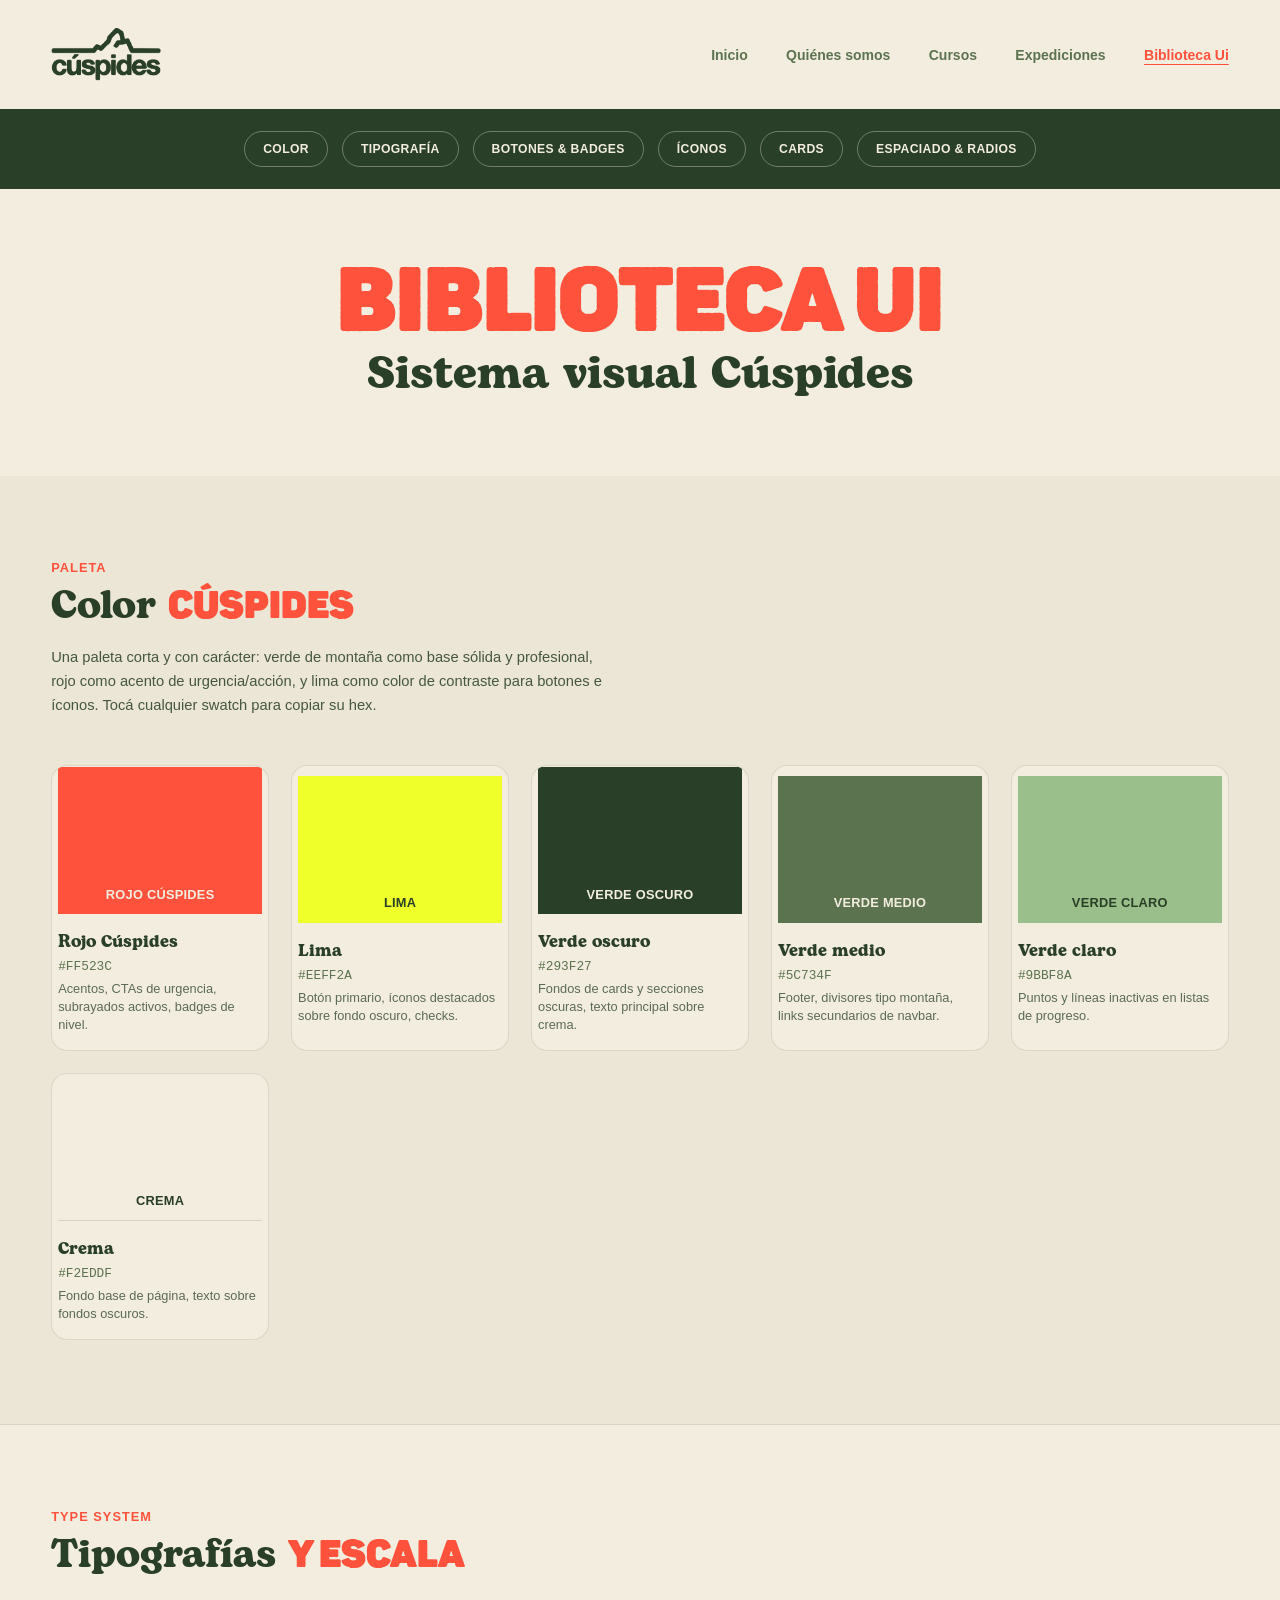
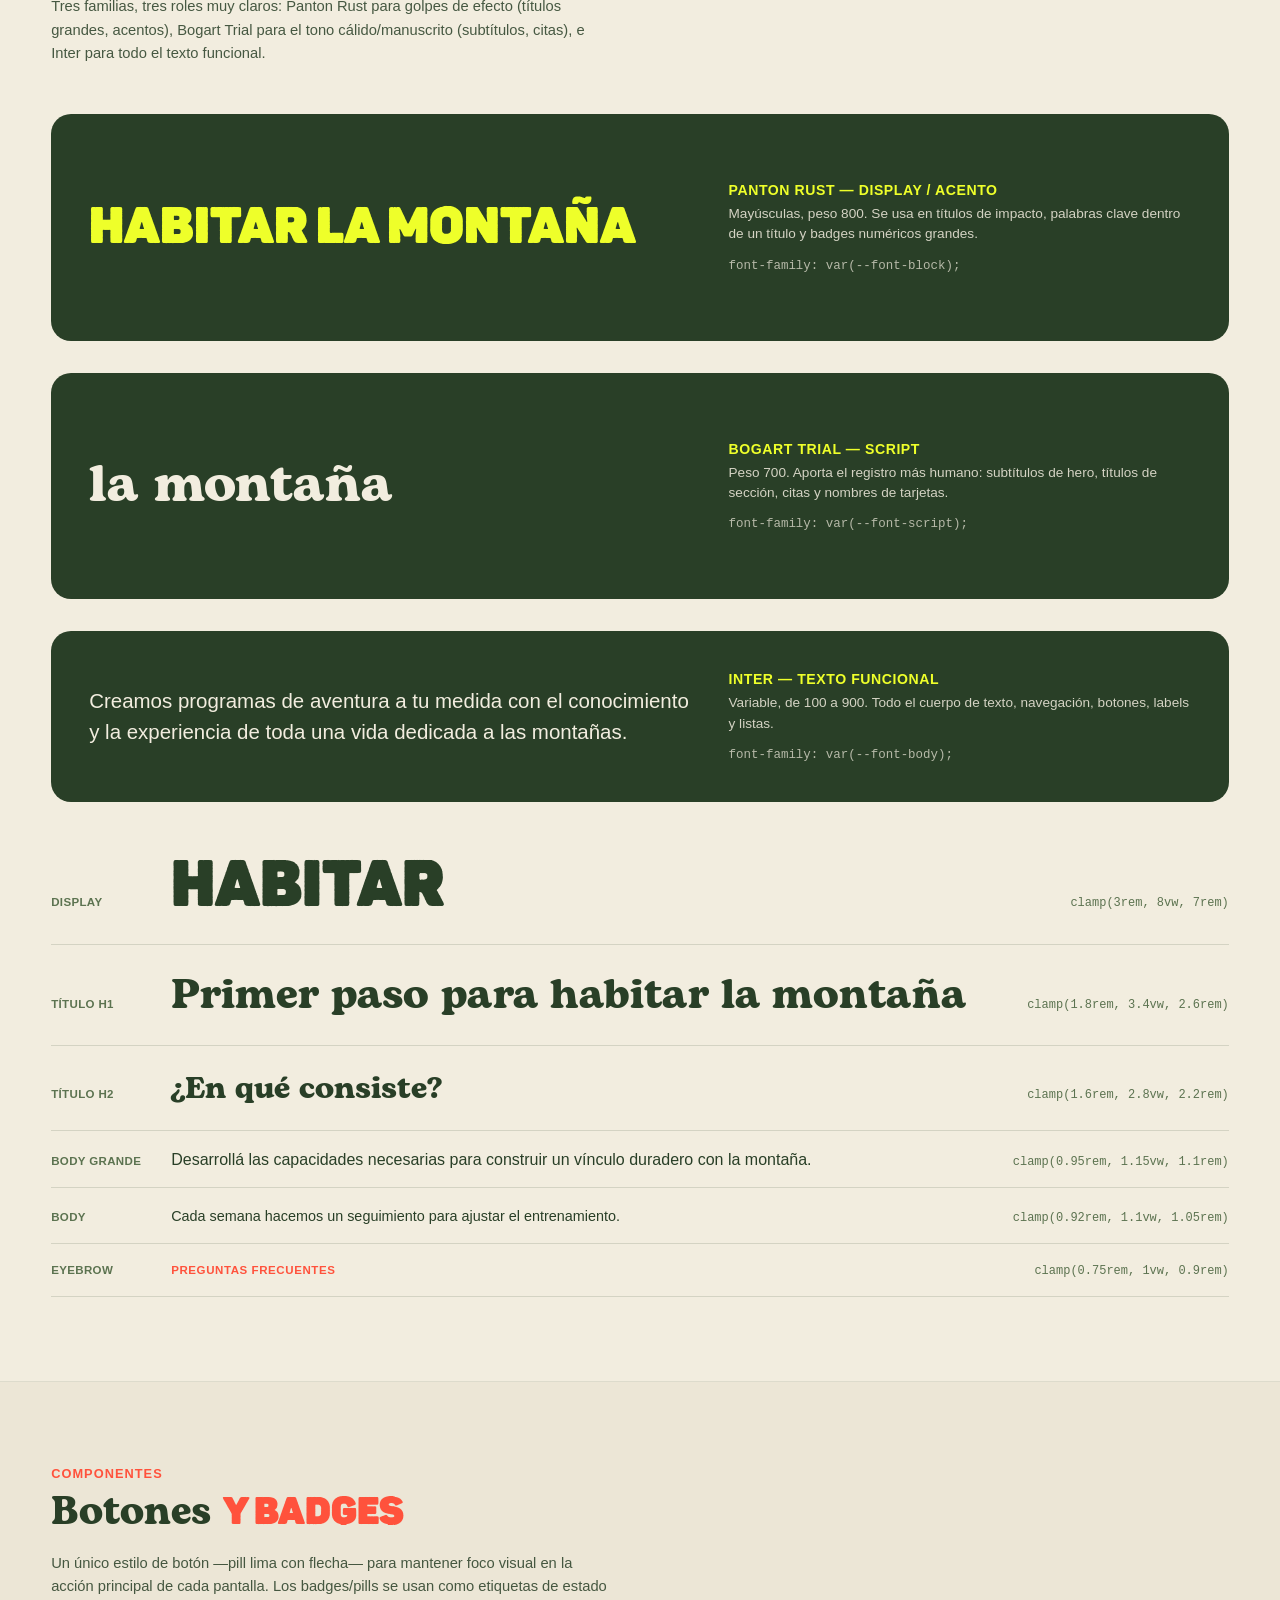
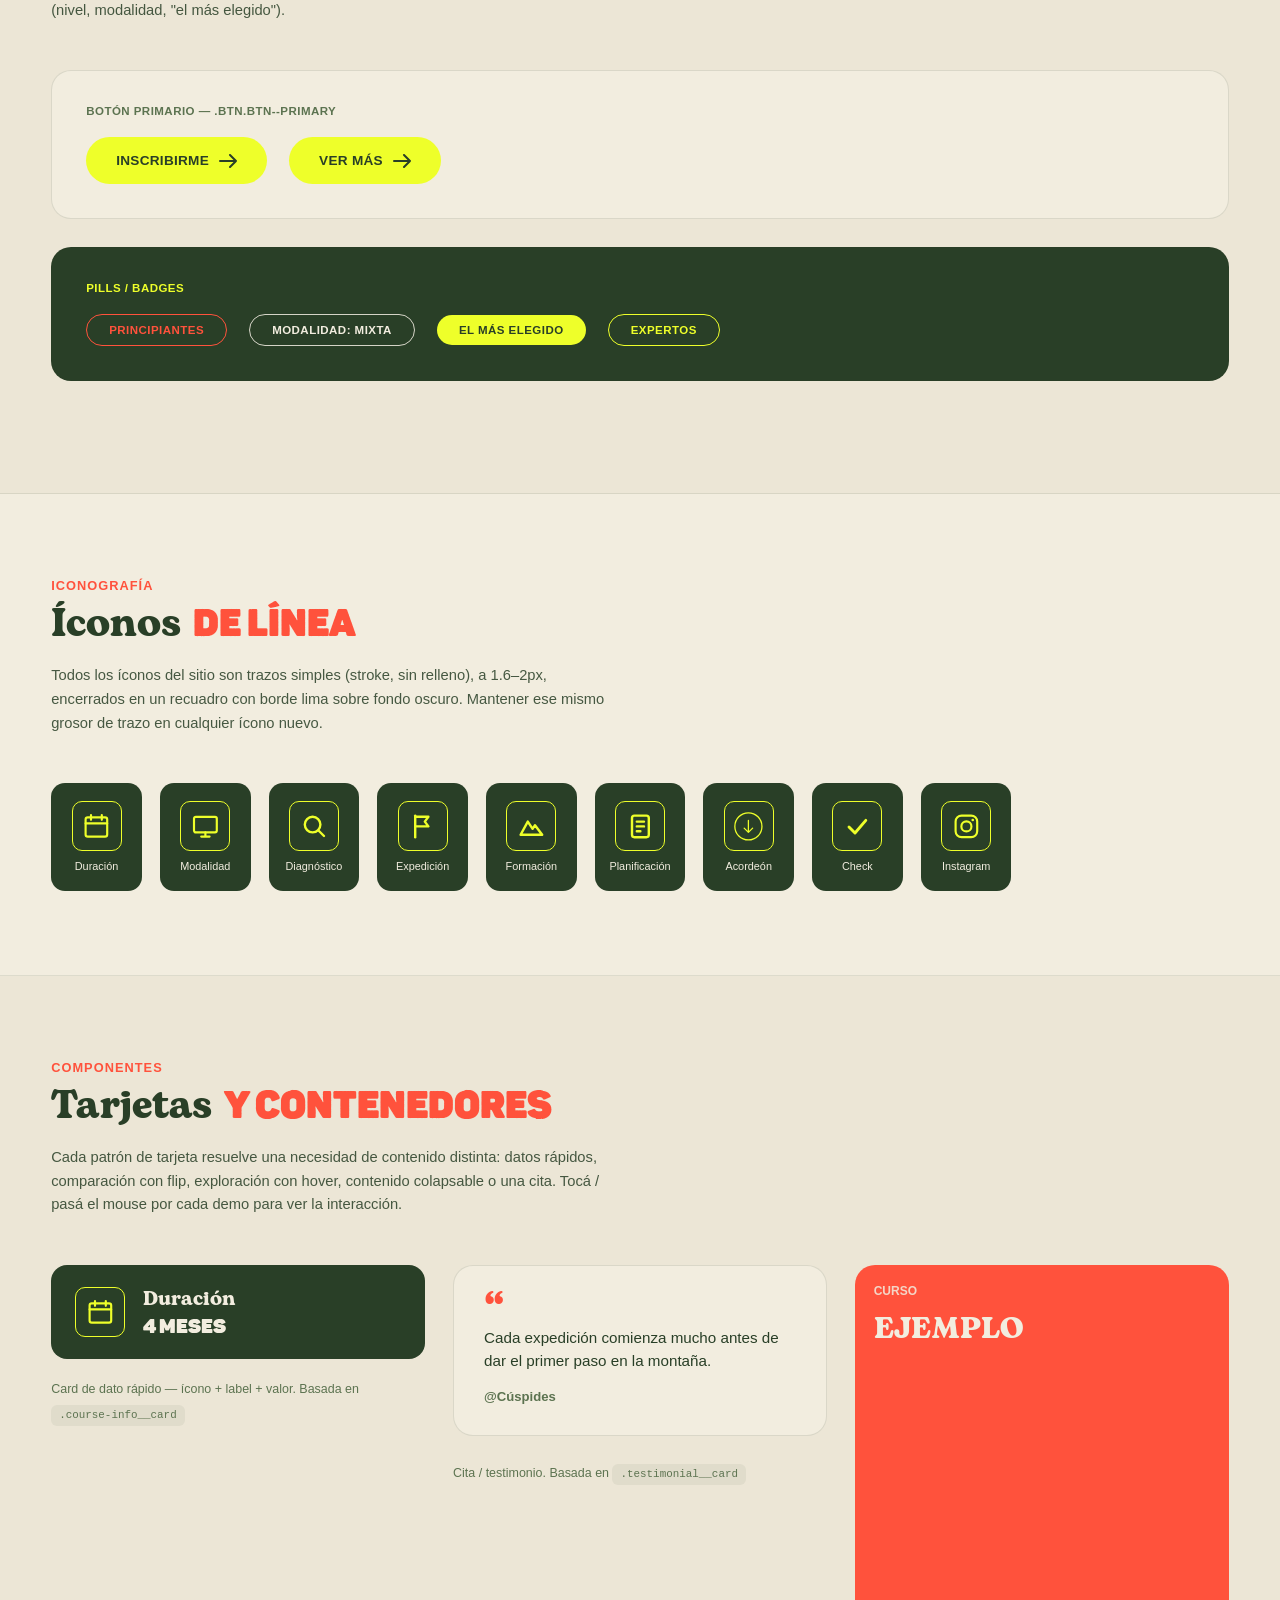
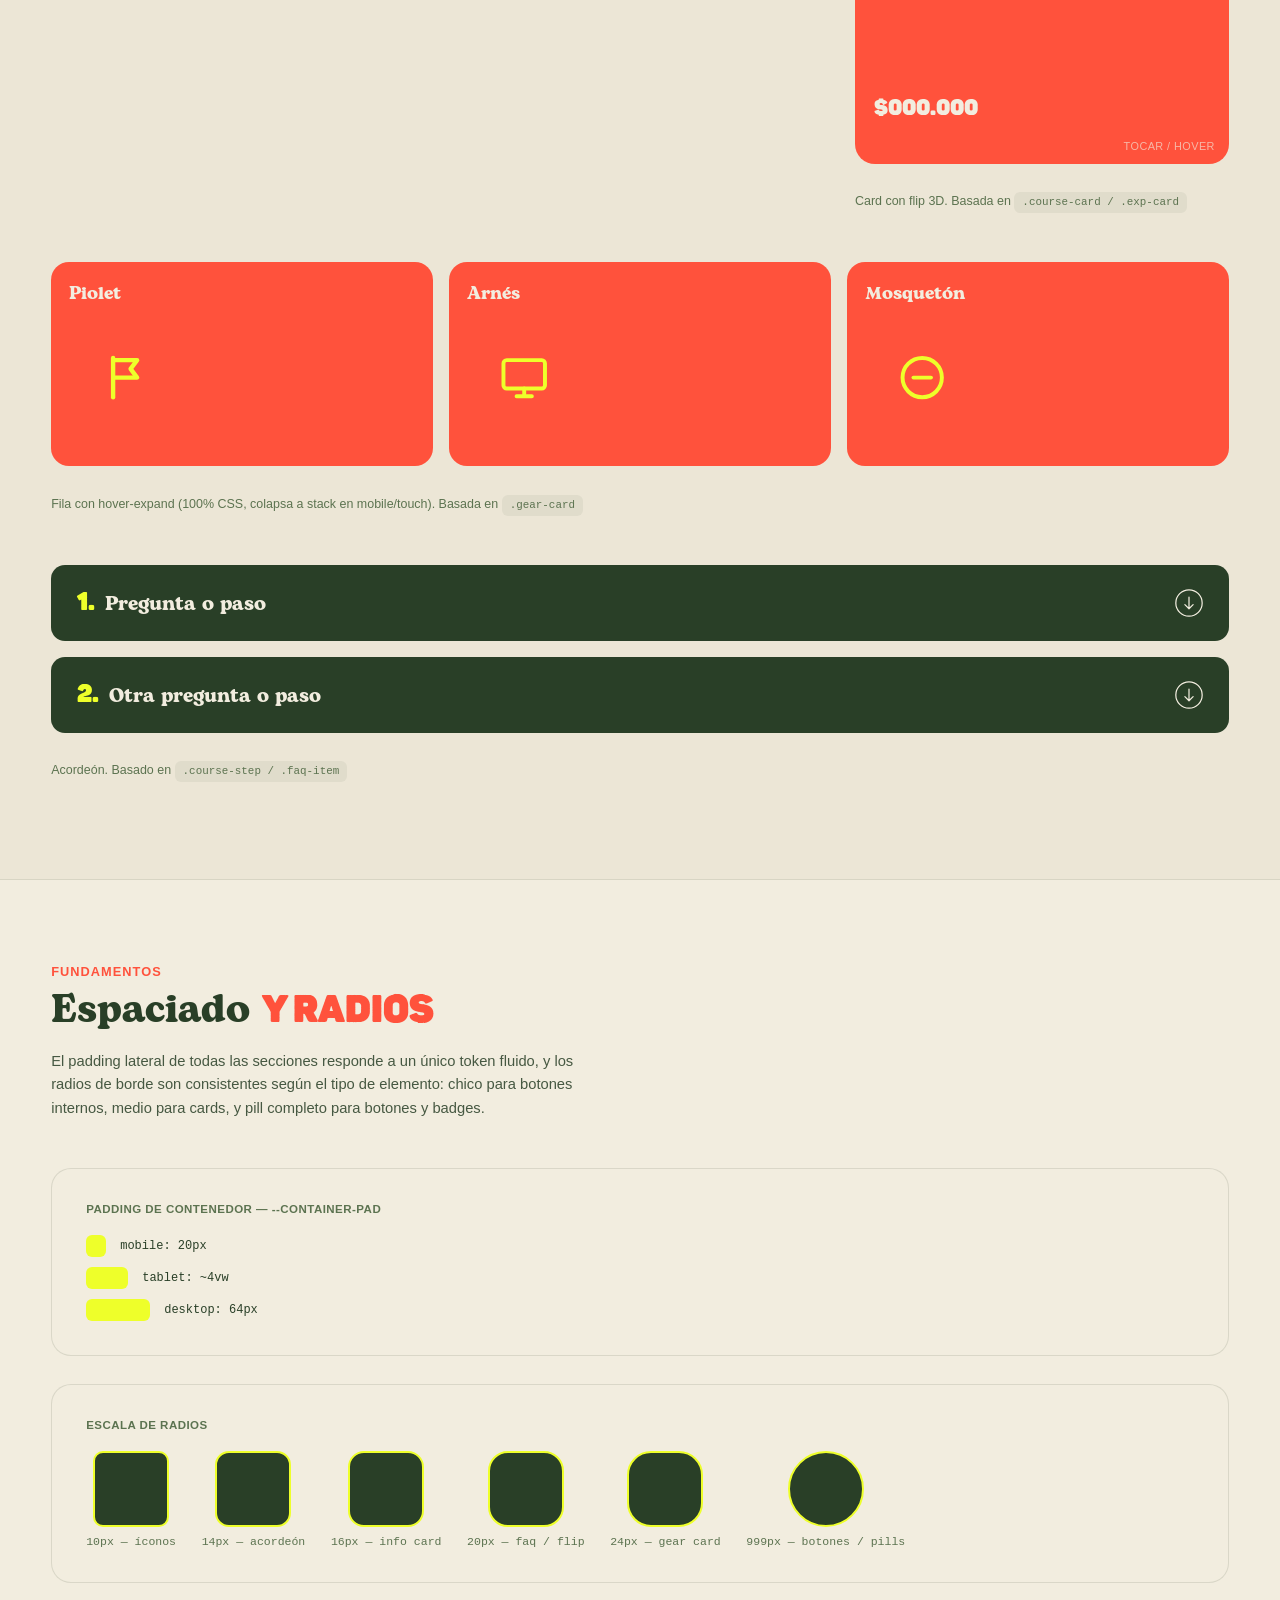
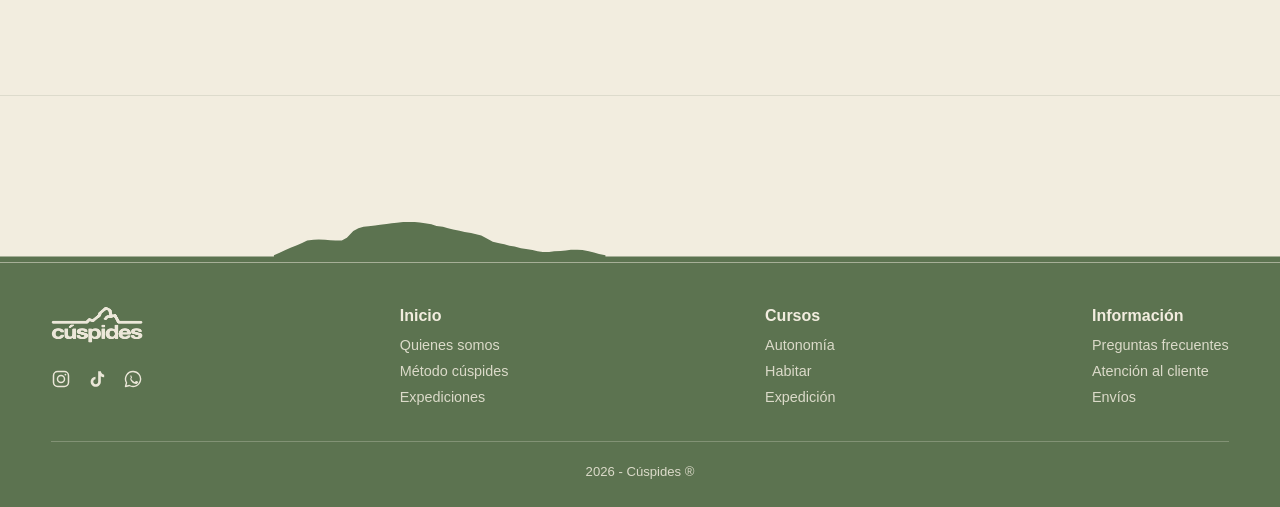
==== biblioteca.html @ 044bf472 "entrega3" ====
<!DOCTYPE html>
<html lang="es">
<head>
<meta charset="UTF-8">
<meta name="viewport" content="width=device-width, initial-scale=1.0">
<title>Biblioteca UI — Cúspides</title>
<link rel="stylesheet" href="biblioteca.css">
</head>
<body>

<!-- ============================================
     HEADER — nav idéntico al del resto del sitio.
     ============================================ -->
<header class="navbar">
  <a href="index.html" class="navbar__logo" aria-label="Cúspides - Inicio">
    <img src="assets/img/logo1_3.png" alt="Cúspides">
  </a>
  <nav class="navbar__nav">
    <ul class="navbar__list">
      <li class="navbar__item"><a href="index.html" class="navbar__link">Inicio</a></li>
      <li class="navbar__item"><a href="index.html#quienes-somos" class="navbar__link">Quiénes somos</a></li>
      <li class="navbar__item"><a href="index.html#cursos" class="navbar__link">Cursos</a></li>
      <li class="navbar__item"><a href="index.html#experiencias" class="navbar__link">Expediciones</a></li>
      <li class="navbar__item"><a href="biblioteca.html" class="navbar__link navbar__link--active">Biblioteca Ui</a></li>
    </ul>
  </nav>
</header>

<!-- ============================================
     ÍNDICE — barra verde oscuro, justo debajo del nav.
     ============================================ -->
<nav class="lib-toc" aria-label="Secciones de la biblioteca">
  <ul class="lib-toc__list">
    <li><a href="#lib-colores" class="lib-toc__link">Color</a></li>
    <li><a href="#lib-tipografia" class="lib-toc__link">Tipografía</a></li>
    <li><a href="#lib-botones" class="lib-toc__link">Botones &amp; badges</a></li>
    <li><a href="#lib-iconos" class="lib-toc__link">Íconos</a></li>
    <li><a href="#lib-cards" class="lib-toc__link">Cards</a></li>
    <li><a href="#lib-espaciado" class="lib-toc__link">Espaciado &amp; radios</a></li>
  </ul>
</nav>

<!-- ============================================
     LIB HERO
     ============================================ -->
<section class="lib-hero">
  <h1 class="lib-hero__title">
    <span class="lib-hero__title-block">BiBLiOTECA UI</span>
    <span class="lib-hero__title-script">Sistema visual Cúspides</span>
  </h1>
  
</section>

<!-- ============================================
     COLOR PALETTE
     ============================================ -->
<section class="lib-section" id="lib-colores">
  <div class="lib-section__inner">
    <p class="lib-section__eyebrow">Paleta</p>
    <h2 class="lib-section__title">Color <span class="lib-section__title-accent">CÚSPIDES</span></h2>
    <p class="lib-section__desc">
      Una paleta corta y con carácter: verde de montaña como base sólida y
      profesional, rojo como acento de urgencia/acción, y lima como color de
      contraste para botones e íconos. Tocá cualquier swatch para copiar su hex.
    </p>

    <div class="lib-colors" id="colorGrid">
      <button type="button" class="lib-swatch" data-hex="#FF523C">
        <span class="lib-swatch__block" style="background:#FF523C;">
          <span class="lib-swatch__ref" style="color:#f2eddf;">Rojo Cúspides</span>
          <span class="lib-swatch__copy-flag">Copiado!</span>
        </span>
        <span class="lib-swatch__info">
          <p class="lib-swatch__name">Rojo Cúspides</p>
          <p class="lib-swatch__hex">#FF523C</p>
          <p class="lib-swatch__use">Acentos, CTAs de urgencia, subrayados activos, badges de nivel.</p>
        </span>
      </button>

      <button type="button" class="lib-swatch" data-hex="#EEFF2A">
        <span class="lib-swatch__block" style="background:#EEFF2A;">
          <span class="lib-swatch__ref" style="color:#293f27;">Lima</span>
          <span class="lib-swatch__copy-flag">Copiado!</span>
        </span>
        <span class="lib-swatch__info">
          <p class="lib-swatch__name">Lima</p>
          <p class="lib-swatch__hex">#EEFF2A</p>
          <p class="lib-swatch__use">Botón primario, íconos destacados sobre fondo oscuro, checks.</p>
        </span>
      </button>

      <button type="button" class="lib-swatch" data-hex="#293F27">
        <span class="lib-swatch__block" style="background:#293F27;">
          <span class="lib-swatch__ref" style="color:#f2eddf;">Verde oscuro</span>
          <span class="lib-swatch__copy-flag">Copiado!</span>
        </span>
        <span class="lib-swatch__info">
          <p class="lib-swatch__name">Verde oscuro</p>
          <p class="lib-swatch__hex">#293F27</p>
          <p class="lib-swatch__use">Fondos de cards y secciones oscuras, texto principal sobre crema.</p>
        </span>
      </button>

      <button type="button" class="lib-swatch" data-hex="#5C734F">
        <span class="lib-swatch__block" style="background:#5C734F;">
          <span class="lib-swatch__ref" style="color:#f2eddf;">Verde medio</span>
          <span class="lib-swatch__copy-flag">Copiado!</span>
        </span>
        <span class="lib-swatch__info">
          <p class="lib-swatch__name">Verde medio</p>
          <p class="lib-swatch__hex">#5C734F</p>
          <p class="lib-swatch__use">Footer, divisores tipo montaña, links secundarios de navbar.</p>
        </span>
      </button>

      <button type="button" class="lib-swatch" data-hex="#9BBF8A">
        <span class="lib-swatch__block" style="background:#9BBF8A;">
          <span class="lib-swatch__ref" style="color:#293f27;">Verde claro</span>
          <span class="lib-swatch__copy-flag">Copiado!</span>
        </span>
        <span class="lib-swatch__info">
          <p class="lib-swatch__name">Verde claro</p>
          <p class="lib-swatch__hex">#9BBF8A</p>
          <p class="lib-swatch__use">Puntos y líneas inactivas en listas de progreso.</p>
        </span>
      </button>

      <button type="button" class="lib-swatch" data-hex="#F2EDDF">
        <span class="lib-swatch__block lib-swatch__block--outline" style="background:#F2EDDF;">
          <span class="lib-swatch__ref" style="color:#293f27;">Crema</span>
          <span class="lib-swatch__copy-flag">Copiado!</span>
        </span>
        <span class="lib-swatch__info">
          <p class="lib-swatch__name">Crema</p>
          <p class="lib-swatch__hex">#F2EDDF</p>
          <p class="lib-swatch__use">Fondo base de página, texto sobre fondos oscuros.</p>
        </span>
      </button>
    </div>
  </div>
</section>

<!-- ============================================
     TIPOGRAFÍA
     ============================================ -->
<section class="lib-section" id="lib-tipografia">
  <div class="lib-section__inner">
    <p class="lib-section__eyebrow">Type system</p>
    <h2 class="lib-section__title">Tipografías <span class="lib-section__title-accent">Y ESCALA</span></h2>
    <p class="lib-section__desc">
      Tres familias, tres roles muy claros: Panton Rust para golpes de efecto
      (títulos grandes, acentos), Bogart Trial para el tono cálido/manuscrito
      (subtítulos, citas), e Inter para todo el texto funcional.
    </p>

    <div class="lib-type-specimen">
      <div class="lib-type-card lib-type-card--block">
        <p class="lib-type-card__sample">Habitar la montaña</p>
        <div class="lib-type-card__meta">
          <p class="lib-type-card__meta-name">Panton Rust — display / acento</p>
          <p class="lib-type-card__meta-desc">Mayúsculas, peso 800. Se usa en títulos de impacto, palabras clave dentro de un título y badges numéricos grandes.</p>
          <code>font-family: var(--font-block);</code>
        </div>
      </div>

      <div class="lib-type-card lib-type-card--script">
        <p class="lib-type-card__sample">la montaña</p>
        <div class="lib-type-card__meta">
          <p class="lib-type-card__meta-name">Bogart Trial — script</p>
          <p class="lib-type-card__meta-desc">Peso 700. Aporta el registro más humano: subtítulos de hero, títulos de sección, citas y nombres de tarjetas.</p>
          <code>font-family: var(--font-script);</code>
        </div>
      </div>

      <div class="lib-type-card lib-type-card--body">
        <p class="lib-type-card__sample">Creamos programas de aventura a tu medida con el conocimiento y la experiencia de toda una vida dedicada a las montañas.</p>
        <div class="lib-type-card__meta">
          <p class="lib-type-card__meta-name">Inter — texto funcional</p>
          <p class="lib-type-card__meta-desc">Variable, de 100 a 900. Todo el cuerpo de texto, navegación, botones, labels y listas.</p>
          <code>font-family: var(--font-body);</code>
        </div>
      </div>
    </div>

    <div class="lib-scale">
      <div class="lib-scale__row lib-scale--display">
        <span class="lib-scale__label">Display</span>
        <span class="lib-scale__sample">HABiTAR</span>
        <span class="lib-scale__size">clamp(3rem, 8vw, 7rem)</span>
      </div>
      <div class="lib-scale__row lib-scale--h1">
        <span class="lib-scale__label">Título H1</span>
        <span class="lib-scale__sample">Primer paso para habitar la montaña</span>
        <span class="lib-scale__size">clamp(1.8rem, 3.4vw, 2.6rem)</span>
      </div>
      <div class="lib-scale__row lib-scale--h2">
        <span class="lib-scale__label">Título H2</span>
        <span class="lib-scale__sample">¿En qué consiste?</span>
        <span class="lib-scale__size">clamp(1.6rem, 2.8vw, 2.2rem)</span>
      </div>
      <div class="lib-scale__row lib-scale--body-lg">
        <span class="lib-scale__label">Body grande</span>
        <span class="lib-scale__sample">Desarrollá las capacidades necesarias para construir un vínculo duradero con la montaña.</span>
        <span class="lib-scale__size">clamp(0.95rem, 1.15vw, 1.1rem)</span>
      </div>
      <div class="lib-scale__row lib-scale--body">
        <span class="lib-scale__label">Body</span>
        <span class="lib-scale__sample">Cada semana hacemos un seguimiento para ajustar el entrenamiento.</span>
        <span class="lib-scale__size">clamp(0.92rem, 1.1vw, 1.05rem)</span>
      </div>
      <div class="lib-scale__row lib-scale--small">
        <span class="lib-scale__label">Eyebrow</span>
        <span class="lib-scale__sample">Preguntas frecuentes</span>
        <span class="lib-scale__size">clamp(0.75rem, 1vw, 0.9rem)</span>
      </div>
    </div>
  </div>
</section>

<!-- ============================================
     BOTONES Y BADGES
     ============================================ -->
<section class="lib-section" id="lib-botones">
  <div class="lib-section__inner">
    <p class="lib-section__eyebrow">Componentes</p>
    <h2 class="lib-section__title">Botones <span class="lib-section__title-accent">Y BADGES</span></h2>
    <p class="lib-section__desc">
      Un único estilo de botón —pill lima con flecha— para mantener foco visual
      en la acción principal de cada pantalla. Los badges/pills se usan como
      etiquetas de estado (nivel, modalidad, "el más elegido").
    </p>

    <div class="lib-component-block">
      <p class="lib-component-block__label">Botón primario — .btn.btn--primary</p>
      <div class="lib-row">
        <a href="#" class="btn btn--primary" onclick="return false;">
          INSCRIBIRME
          <svg class="btn__arrow" width="18" height="14" viewBox="0 0 18 14" fill="none" xmlns="http://www.w3.org/2000/svg" aria-hidden="true">
            <path d="M1 7H17M17 7L11 1M17 7L11 13" stroke="currentColor" stroke-width="2" stroke-linecap="round" stroke-linejoin="round"/>
          </svg>
        </a>
        <a href="#" class="btn btn--primary" onclick="return false;">
          VER MÁS
          <svg class="btn__arrow" width="18" height="14" viewBox="0 0 18 14" fill="none" xmlns="http://www.w3.org/2000/svg" aria-hidden="true">
            <path d="M1 7H17M17 7L11 1M17 7L11 13" stroke="currentColor" stroke-width="2" stroke-linecap="round" stroke-linejoin="round"/>
          </svg>
        </a>
      </div>
    </div>

    <div class="lib-component-block lib-component-block--dark">
      <p class="lib-component-block__label">Pills / badges</p>
      <div class="lib-row">
        <span class="ui-pill ui-pill--outline-red">Principiantes</span>
        <span class="ui-pill ui-pill--outline-light">Modalidad: Mixta</span>
        <span class="ui-pill ui-pill--solid-lime">El más elegido</span>
        <span class="ui-pill ui-pill--solid-dark">Expertos</span>
      </div>
    </div>
  </div>
</section>

<!-- ============================================
     ÍCONOS
     ============================================ -->
<section class="lib-section" id="lib-iconos">
  <div class="lib-section__inner">
    <p class="lib-section__eyebrow">Iconografía</p>
    <h2 class="lib-section__title">Íconos <span class="lib-section__title-accent">DE LÍNEA</span></h2>
    <p class="lib-section__desc">
      Todos los íconos del sitio son trazos simples (stroke, sin relleno), a
      1.6–2px, encerrados en un recuadro con borde lima sobre fondo oscuro.
      Mantener ese mismo grosor de trazo en cualquier ícono nuevo.
    </p>

    <div class="lib-icons">
      <div class="lib-icon">
        <span class="lib-icon__box" aria-hidden="true">
          <svg viewBox="0 0 24 24" fill="none"><rect x="3" y="4.5" width="18" height="16" rx="1.8" stroke="currentColor" stroke-width="1.8"/><path d="M3 9.5h18M7.5 2.5v4M16.5 2.5v4" stroke="currentColor" stroke-width="1.8" stroke-linecap="round"/></svg>
        </span>
        <span class="lib-icon__label">Duración</span>
      </div>
      <div class="lib-icon">
        <span class="lib-icon__box" aria-hidden="true">
          <svg viewBox="0 0 24 24" fill="none"><rect x="2.5" y="4" width="19" height="13" rx="1.5" stroke="currentColor" stroke-width="1.8"/><path d="M8.5 20.5h7M12 17v3.5" stroke="currentColor" stroke-width="1.8" stroke-linecap="round"/></svg>
        </span>
        <span class="lib-icon__label">Modalidad</span>
      </div>
      <div class="lib-icon">
        <span class="lib-icon__box" aria-hidden="true">
          <svg viewBox="0 0 24 24" fill="none"><circle cx="10.5" cy="10.5" r="6.5" stroke="currentColor" stroke-width="2"/><path d="M20 20L15.2 15.2" stroke="currentColor" stroke-width="2" stroke-linecap="round"/></svg>
        </span>
        <span class="lib-icon__label">Diagnóstico</span>
      </div>
      <div class="lib-icon">
        <span class="lib-icon__box" aria-hidden="true">
          <svg viewBox="0 0 24 24" fill="none"><path d="M6 3v18" stroke="currentColor" stroke-width="2" stroke-linecap="round"/><path d="M6 4h11l-3 4 3 4H6" stroke="currentColor" stroke-width="2" stroke-linejoin="round"/></svg>
        </span>
        <span class="lib-icon__label">Expedición</span>
      </div>
      <div class="lib-icon">
        <span class="lib-icon__box" aria-hidden="true">
          <svg viewBox="0 0 24 24" fill="none"><path d="M3 19L9 8l4 6 2-3 6 8H3z" stroke="currentColor" stroke-width="2" stroke-linejoin="round"/></svg>
        </span>
        <span class="lib-icon__label">Formación</span>
      </div>
      <div class="lib-icon">
        <span class="lib-icon__box" aria-hidden="true">
          <svg viewBox="0 0 24 24" fill="none"><rect x="5" y="3" width="14" height="18" rx="2" stroke="currentColor" stroke-width="2"/><path d="M9 8h6M9 12h6M9 16h3" stroke="currentColor" stroke-width="2" stroke-linecap="round"/></svg>
        </span>
        <span class="lib-icon__label">Planificación</span>
      </div>
      <div class="lib-icon">
        <span class="lib-icon__box" aria-hidden="true">
          <svg width="34" height="34" viewBox="0 0 34 34" fill="none" xmlns="http://www.w3.org/2000/svg">
            <circle cx="17" cy="17" r="16" stroke="currentColor" stroke-width="1.5"/>
            <path d="M17 10V24M17 24L12 19M17 24L22 19" stroke="currentColor" stroke-width="1.5" stroke-linecap="round" stroke-linejoin="round"/>
          </svg>
        </span>
        <span class="lib-icon__label">Acordeón</span>
      </div>
      <div class="lib-icon">
        <span class="lib-icon__box" aria-hidden="true">
          <svg viewBox="0 0 24 24" fill="none" xmlns="http://www.w3.org/2000/svg"><path d="M5 12.5L10 17.5L19 7" stroke="currentColor" stroke-width="2.4" stroke-linecap="round" stroke-linejoin="round"/></svg>
        </span>
        <span class="lib-icon__label">Check</span>
      </div>
      <div class="lib-icon">
        <span class="lib-icon__box" aria-hidden="true">
          <svg width="20" height="20" viewBox="0 0 24 24" fill="none" xmlns="http://www.w3.org/2000/svg"><rect x="3" y="3" width="18" height="18" rx="5" stroke="currentColor" stroke-width="1.8"/><circle cx="12" cy="12" r="4.2" stroke="currentColor" stroke-width="1.8"/><circle cx="17.3" cy="6.7" r="1.1" fill="currentColor"/></svg>
        </span>
        <span class="lib-icon__label">Instagram</span>
      </div>
    </div>
  </div>
</section>

<!-- ============================================
     CARDS
     ============================================ -->
<section class="lib-section" id="lib-cards">
  <div class="lib-section__inner">
    <p class="lib-section__eyebrow">Componentes</p>
    <h2 class="lib-section__title">Tarjetas <span class="lib-section__title-accent">Y CONTENEDORES</span></h2>
    <p class="lib-section__desc">
      Cada patrón de tarjeta resuelve una necesidad de contenido distinta:
      datos rápidos, comparación con flip, exploración con hover, contenido
      colapsable o una cita. Tocá / pasá el mouse por cada demo para ver la
      interacción.
    </p>

    <div class="lib-cards-grid">

      <!-- Info card -->
      <div class="lib-card-demo">
        <div class="ui-card--info">
          <span class="ui-card--info__icon" aria-hidden="true">
            <svg viewBox="0 0 24 24" fill="none"><rect x="3" y="4.5" width="18" height="16" rx="1.8" stroke="currentColor" stroke-width="1.8"/><path d="M3 9.5h18M7.5 2.5v4M16.5 2.5v4" stroke="currentColor" stroke-width="1.8" stroke-linecap="round"/></svg>
          </span>
          <span>
            <p class="ui-card--info__label">Duración</p>
            <p class="ui-card--info__value">4 MESES</p>
          </span>
        </div>
        <p class="lib-card-demo__caption">Card de dato rápido — ícono + label + valor. Basada en <span class="lib-tag">.course-info__card</span></p>
      </div>

      <!-- Quote card -->
      <div class="lib-card-demo">
        <div class="ui-card--quote">
          <span class="ui-card--quote__mark" aria-hidden="true">&#8220;</span>
          <p class="ui-card--quote__text">Cada expedición comienza mucho antes de dar el primer paso en la montaña.</p>
          <cite class="ui-card--quote__cite">@Cúspides</cite>
        </div>
        <p class="lib-card-demo__caption">Cita / testimonio. Basada en <span class="lib-tag">.testimonial__card</span></p>
      </div>

      <!-- Flip card -->
      <div class="lib-card-demo">
        <div class="ui-card--flip" tabindex="0" role="button" aria-pressed="false" aria-label="Card de ejemplo con flip, tocar para ver el reverso" data-flip-card>
          <div class="ui-card--flip__inner">
            <div class="ui-card--flip__face ui-card--flip__face--front">
              <p class="ui-card--flip__eyebrow">Curso</p>
              <h3 class="ui-card--flip__name">EJEMPLO</h3>
              <p class="ui-card--flip__price">$000.000</p>
              <span class="ui-card--flip__hint">Tocar / hover</span>
            </div>
            <div class="ui-card--flip__face ui-card--flip__face--back">
              <p class="ui-card--flip__eyebrow">Descripción</p>
              <p class="ui-card--flip__desc">El reverso se revela con hover en desktop y con un tap en mobile — mismo mecanismo que las cards de cursos y expediciones. Los números siempre en Panton Rust, nunca en Bogart (sus dígitos no están completos en la fuente).</p>
              <p class="ui-card--flip__price">$000.000</p>
            </div>
          </div>
        </div>
        <p class="lib-card-demo__caption">Card con flip 3D. Basada en <span class="lib-tag">.course-card / .exp-card</span></p>
      </div>

    </div>

    <!-- Hover-expand row -->
    <div class="lib-card-demo" style="margin-top: clamp(24px, 3vw, 36px);">
      <div class="ui-cards-hover-row">
        <article class="ui-card--hover" tabindex="0">
          <div class="ui-card--hover__main">
            <h3 class="ui-card--hover__title">Piolet</h3>
            <div class="ui-card--hover__icon" aria-hidden="true">
              <svg viewBox="0 0 24 24" fill="none"><path d="M6 3v18" stroke="currentColor" stroke-width="2" stroke-linecap="round"/><path d="M6 4h11l-3 4 3 4H6" stroke="currentColor" stroke-width="2" stroke-linejoin="round"/></svg>
            </div>
          </div>
          <div class="ui-card--hover__desc">
            <div class="ui-card--hover__desc-inner">
              <p class="ui-card--hover__desc-label">Descripción:</p>
              <p class="ui-card--hover__desc-text">Herramienta clave del alpinismo para progresión y autodetención.</p>
            </div>
          </div>
        </article>
        <article class="ui-card--hover" tabindex="0">
          <div class="ui-card--hover__main">
            <h3 class="ui-card--hover__title">Arnés</h3>
            <div class="ui-card--hover__icon" aria-hidden="true">
              <svg viewBox="0 0 24 24" fill="none"><rect x="2.5" y="4" width="19" height="13" rx="1.5" stroke="currentColor" stroke-width="1.8"/><path d="M8.5 20.5h7M12 17v3.5" stroke="currentColor" stroke-width="1.8" stroke-linecap="round"/></svg>
            </div>
          </div>
          <div class="ui-card--hover__desc">
            <div class="ui-card--hover__desc-inner">
              <p class="ui-card--hover__desc-label">Descripción:</p>
              <p class="ui-card--hover__desc-text">Equipo de seguridad que reparte el impacto de una caída de forma segura.</p>
            </div>
          </div>
        </article>
        <article class="ui-card--hover" tabindex="0">
          <div class="ui-card--hover__main">
            <h3 class="ui-card--hover__title">Mosquetón</h3>
            <div class="ui-card--hover__icon" aria-hidden="true">
              <svg viewBox="0 0 24 24" fill="none"><circle cx="12" cy="12" r="9" stroke="currentColor" stroke-width="1.8"/><path d="M8 12h8" stroke="currentColor" stroke-width="1.8" stroke-linecap="round"/></svg>
            </div>
          </div>
          <div class="ui-card--hover__desc">
            <div class="ui-card--hover__desc-inner">
              <p class="ui-card--hover__desc-label">Descripción:</p>
              <p class="ui-card--hover__desc-text">Conecta cuerdas, arneses y anclajes de forma rápida y segura.</p>
            </div>
          </div>
        </article>
      </div>
      <p class="lib-card-demo__caption">Fila con hover-expand (100% CSS, colapsa a stack en mobile/touch). Basada en <span class="lib-tag">.gear-card</span></p>
    </div>

    <!-- Accordion -->
    <div class="lib-card-demo" style="margin-top: clamp(24px, 3vw, 36px);">
      <div class="ui-accordion" id="libAccordion">
        <div class="ui-accordion__item">
          <button type="button" class="ui-accordion__header" aria-expanded="false">
            <h3 class="ui-accordion__title"><span class="ui-accordion__index">1.</span> Pregunta o paso</h3>
            <span class="ui-accordion__arrow" aria-hidden="true">
              <svg width="28" height="28" viewBox="0 0 34 34" fill="none" xmlns="http://www.w3.org/2000/svg">
                <circle cx="17" cy="17" r="16" stroke="currentColor" stroke-width="1.5"/>
                <path d="M17 10V24M17 24L12 19M17 24L22 19" stroke="currentColor" stroke-width="1.5" stroke-linecap="round" stroke-linejoin="round"/>
              </svg>
            </span>
          </button>
          <div class="ui-accordion__panel">
            <div class="ui-accordion__panel-inner">
              <hr class="ui-accordion__divider">
              <p class="ui-accordion__desc">Panel colapsable animado con grid-template-rows (0fr → 1fr), 100% CSS y sin medir alturas por JS. Un solo panel abierto a la vez.</p>
            </div>
          </div>
        </div>
        <div class="ui-accordion__item">
          <button type="button" class="ui-accordion__header" aria-expanded="false">
            <h3 class="ui-accordion__title"><span class="ui-accordion__index">2.</span> Otra pregunta o paso</h3>
            <span class="ui-accordion__arrow" aria-hidden="true">
              <svg width="28" height="28" viewBox="0 0 34 34" fill="none" xmlns="http://www.w3.org/2000/svg">
                <circle cx="17" cy="17" r="16" stroke="currentColor" stroke-width="1.5"/>
                <path d="M17 10V24M17 24L12 19M17 24L22 19" stroke="currentColor" stroke-width="1.5" stroke-linecap="round" stroke-linejoin="round"/>
              </svg>
            </span>
          </button>
          <div class="ui-accordion__panel">
            <div class="ui-accordion__panel-inner">
              <hr class="ui-accordion__divider">
              <p class="ui-accordion__desc">Mismo patrón exacto que "Programa Personalizado" y "Preguntas frecuentes" del curso.</p>
            </div>
          </div>
        </div>
      </div>
      <p class="lib-card-demo__caption">Acordeón. Basado en <span class="lib-tag">.course-step / .faq-item</span></p>
    </div>
  </div>
</section>

<!-- ============================================
     ESPACIADO Y RADIOS
     ============================================ -->
<section class="lib-section" id="lib-espaciado">
  <div class="lib-section__inner">
    <p class="lib-section__eyebrow">Fundamentos</p>
    <h2 class="lib-section__title">Espaciado <span class="lib-section__title-accent">Y RADIOS</span></h2>
    <p class="lib-section__desc">
      El padding lateral de todas las secciones responde a un único token
      fluido, y los radios de borde son consistentes según el tipo de
      elemento: chico para botones internos, medio para cards, y pill
      completo para botones y badges.
    </p>

    <div class="lib-component-block">
      <p class="lib-component-block__label">Padding de contenedor — --container-pad</p>
      <div class="lib-spacing-row">
        <div class="lib-spacing-bar">
          <span class="lib-spacing-bar__fill" style="width: 20px;"></span>
          <span class="lib-spacing-bar__label">mobile: 20px</span>
        </div>
        <div class="lib-spacing-bar">
          <span class="lib-spacing-bar__fill" style="width: 42px;"></span>
          <span class="lib-spacing-bar__label">tablet: ~4vw</span>
        </div>
        <div class="lib-spacing-bar">
          <span class="lib-spacing-bar__fill" style="width: 64px;"></span>
          <span class="lib-spacing-bar__label">desktop: 64px</span>
        </div>
      </div>
    </div>

    <div class="lib-component-block">
      <p class="lib-component-block__label">Escala de radios</p>
      <div class="lib-radii">
        <div class="lib-radius-demo">
          <div class="lib-radius-demo__box" style="border-radius: 10px;"></div>
          <span class="lib-radius-demo__label">10px — íconos</span>
        </div>
        <div class="lib-radius-demo">
          <div class="lib-radius-demo__box" style="border-radius: 14px;"></div>
          <span class="lib-radius-demo__label">14px — acordeón</span>
        </div>
        <div class="lib-radius-demo">
          <div class="lib-radius-demo__box" style="border-radius: 16px;"></div>
          <span class="lib-radius-demo__label">16px — info card</span>
        </div>
        <div class="lib-radius-demo">
          <div class="lib-radius-demo__box" style="border-radius: 20px;"></div>
          <span class="lib-radius-demo__label">20px — faq / flip</span>
        </div>
        <div class="lib-radius-demo">
          <div class="lib-radius-demo__box" style="border-radius: 24px;"></div>
          <span class="lib-radius-demo__label">24px — gear card</span>
        </div>
        <div class="lib-radius-demo">
          <div class="lib-radius-demo__box" style="border-radius: 999px;"></div>
          <span class="lib-radius-demo__label">999px — botones / pills</span>
        </div>
      </div>
    </div>
  </div>
</section>

<!-- ============================================
     FOOTER (sincronizado con el footer del resto del sitio)
     ============================================ -->
<svg class="final-cta__divider" viewBox="0 0 1000 420" preserveAspectRatio="none" aria-hidden="true">
  <path d="M0,420 L0,405 L214,405 L214,402 L218,396 L223,389 L227,383 L232,377 L236,371 L240,365 L245,363 L249,362 L254,363 L258,364 L262,365 L267,365 L271,358 L276,341 L280,334 L284,330 L288,329 L293,327 L297,325 L302,323 L306,321 L310,320 L315,318 L319,318 L324,318 L328,319 L332,321 L337,324 L341,328 L346,330 L350,334 L354,337 L359,340 L363,343 L368,346 L372,349 L376,352 L380,359 L385,368 L390,372 L394,374 L398,378 L402,380 L407,384 L411,386 L416,389 L420,392 L424,394 L429,394 L433,392 L438,391 L442,390 L446,388 L451,388 L455,389 L460,392 L464,395 L468,399 L473,402 L473,405 L1000,405 L1000,420 Z" fill="#5c7350"/>
</svg>

<footer class="site-footer">
  <div class="site-footer__inner">
    <div class="site-footer__brand">
      <img class="site-footer__logo" src="assets/home/logo1.png" alt="Cúspides">
      <div class="site-footer__socials">
        <a class="site-footer__social" href="https://www.instagram.com/cuspides/" target="_blank" rel="noopener noreferrer" aria-label="Instagram de Cúspides">
          <svg width="20" height="20" viewBox="0 0 24 24" fill="none" xmlns="http://www.w3.org/2000/svg" aria-hidden="true">
            <rect x="3" y="3" width="18" height="18" rx="5" stroke="currentColor" stroke-width="1.8"/>
            <circle cx="12" cy="12" r="4.2" stroke="currentColor" stroke-width="1.8"/>
            <circle cx="17.3" cy="6.7" r="1.1" fill="currentColor"/>
          </svg>
        </a>
        <a class="site-footer__social" href="https://www.tiktok.com/@cuspides" target="_blank" rel="noopener noreferrer" aria-label="TikTok de Cúspides">
          <svg width="20" height="20" viewBox="0 0 24 24" fill="none" xmlns="http://www.w3.org/2000/svg" aria-hidden="true">
            <path d="M16.6 2.8c.4 2.2 1.8 3.7 4 4v3.1c-1.5.1-2.9-.3-4-1.1v6.5c0 3.4-2.7 6.1-6.1 6.1S4.4 18.7 4.4 15.3c0-3.3 2.6-5.9 5.8-6.1v3.2c-1.5.2-2.6 1.4-2.6 2.9 0 1.6 1.3 2.9 2.9 2.9 1.6 0 2.9-1.3 2.9-2.9V2.8h3.2z" fill="currentColor"/>
          </svg>
        </a>
        <a class="site-footer__social" href="https://wa.me/5490000000000" target="_blank" rel="noopener noreferrer" aria-label="WhatsApp de Cúspides">
          <svg width="20" height="20" viewBox="0 0 24 24" fill="none" xmlns="http://www.w3.org/2000/svg" aria-hidden="true">
            <path d="M12 3a9 9 0 0 0-7.75 13.5L3 21l4.6-1.2A9 9 0 1 0 12 3Z" stroke="currentColor" stroke-width="1.7" stroke-linejoin="round"/>
            <path d="M8.6 8.4c.2-.5.4-.5.6-.5h.5c.2 0 .4 0 .5.4.2.5.6 1.6.6 1.7.1.1.1.3 0 .4-.1.2-.1.3-.3.4-.1.2-.3.3-.4.5-.1.1-.3.3-.1.6.2.3.8 1.3 1.7 2.1 1.2 1 2.1 1.4 2.5 1.5.2.1.4.1.5-.1.2-.2.6-.7.8-.9.2-.2.4-.2.6-.1l1.5.7c.2.1.4.2.4.3.1.2.1.9-.2 1.4-.3.6-1.5 1.2-2 1.2-.6.1-1.1.1-2.5-.5-2.1-.9-3.5-2.9-3.6-3.1-.1-.1-.9-1.2-.9-2.4 0-1.2.6-1.7.8-2Z" fill="currentColor"/>
          </svg>
        </a>
      </div>
    </div>

    <nav class="site-footer__col" aria-label="Inicio">
      <p class="site-footer__col-title">Inicio</p>
      <a href="index.html#quienes-somos">Quienes somos</a>
      <a href="index.html#metodo">Método cúspides</a>
      <a href="index.html#experiencias">Expediciones</a>
    </nav>

    <nav class="site-footer__col" aria-label="Cursos">
      <p class="site-footer__col-title">Cursos</p>
      <a href="detalle-autonomia.html">Autonomía</a>
      <a href="detalle-habitar.html">Habitar</a>
      <a href="detalle-expedicion.html">Expedición</a>
    </nav>

    <nav class="site-footer__col" aria-label="Información">
      <p class="site-footer__col-title">Información</p>
      <a href="preguntas-frecuentes.html">Preguntas frecuentes</a>
      <a href="atencion-al-cliente.html">Atención al cliente</a>
      <a href="envios.html">Envíos</a>
    </nav>
  </div>

  <div class="site-footer__bottom">
    <p class="site-footer__copyright">2026 - Cúspides ®</p>
  </div>
</footer>

<script src="biblioteca.js"></script>
</body>
</html>
---- biblioteca.css ----
/* ============================================
   CÚSPIDES — BIBLIOTECA UI
   Hoja de estilos autocontenida (mismo patrón que detalle-habitar.css):
   redeclara sus propias fuentes y tokens para poder vivir como página
   independiente dentro del sitio.
   ============================================ */

/* ---------- Fonts ---------- */
@font-face {
  font-family: 'Bogart Trial';
  src: url('assets/fonts/Bogart-Bold-trial.ttf') format('truetype');
  font-weight: 700;
  font-style: normal;
  font-display: swap;
}

@font-face {
  font-family: 'Panton Rust';
  src: url('assets/fonts/panton-rust-heavy-base.ttf') format('truetype');
  font-weight: 800;
  font-style: normal;
  font-display: swap;
}

@font-face {
  font-family: 'Inter';
  src: url('assets/fonts/Inter-VariableFont_opsz_wght.ttf') format('truetype-variations');
  font-weight: 100 900;
  font-style: normal;
  font-display: swap;
}

/* ---------- Design tokens ---------- */
:root {
  --color-red: #FF523C;
  --color-lime: #EeFF2A;
  --color-white: #f2eddf;
  --color-dark: #293f27;
  --color-green: #5c734f;
  --color-cream: #f2eddf;
  --color-green-mid: #5c7350;
  --color-green-soft: #9bbf8a;
  --color-steps-title: #354832;

  --font-script: 'Bogart Trial', Georgia, serif;
  --font-block: 'Panton Rust', Impact, sans-serif;
  --font-body: 'Inter', -apple-system, sans-serif;

  --header-height: clamp(64px, 8vw, 92px);
  --container-pad: clamp(20px, 4vw, 64px);
}

*, *::before, *::after { box-sizing: border-box; }
html { scroll-behavior: smooth; }
body {
  margin: 0;
  font-family: var(--font-body);
  background: var(--color-cream);
}
img { max-width: 100%; display: block; }

.btn {
  display: inline-flex;
  align-items: center;
  gap: 10px;
  font-family: 'Inter', sans-serif;
  font-weight: 700;
  letter-spacing: 0.02em;
  text-decoration: none;
  border-radius: 999px;
  padding: clamp(12px, 1.6vw, 16px) clamp(22px, 3vw, 30px);
  font-size: clamp(0.85rem, 1vw, 1rem);
  transition: transform 0.2s ease, box-shadow 0.2s ease;
  border: none;
  cursor: pointer;
}
.btn:hover { transform: translateY(-2px); box-shadow: 0 6px 14px rgba(0,0,0,0.18); }
.btn--primary { background: var(--color-lime); color: var(--color-dark); }
.btn__arrow { flex-shrink: 0; }

/* ============================================
   NAVBAR (idéntico al resto del sitio)
   ============================================ */
.navbar {
  position: relative;
  z-index: 20;
  display: flex;
  align-items: center;
  justify-content: space-between;
  padding: clamp(20px, 2.2vw, 42px) var(--container-pad);
  background: var(--color-cream);
}
.navbar__logo img { width: clamp(110px, 8vw, 150px); height: auto; }
.navbar__list {
  list-style: none; margin: 0; padding: 0;
  display: flex; align-items: center; gap: clamp(24px, 3vw, 48px);
}
.navbar__link {
  font-family: var(--font-body);
  font-weight: 600;
  font-size: clamp(14px, 1vw, 18px);
  color: #5c7350;
  white-space: nowrap;
  text-decoration: none;
  text-underline-offset: 4px;
  transition: color 0.25s ease;
}
.navbar__link:hover, .navbar__link:focus-visible { color: var(--color-red); text-decoration: underline; }
.navbar__link--active { color: var(--color-red); text-decoration: underline; }

@media (max-width: 1200px) { .navbar__list { gap: clamp(18px, 2.4vw, 36px); } }
@media (max-width: 768px) {
  .navbar { flex-direction: row; align-items: center; }
  .navbar__list { gap: 16px; }
  .navbar__link { font-size: 12px; }
}
@media (max-width: 480px) {
  .navbar { flex-wrap: wrap; row-gap: 10px; }
  .navbar__list { flex-wrap: wrap; justify-content: flex-end; row-gap: 6px; gap: 10px; }
  .navbar__link { font-size: 10.5px; }
  .navbar__logo img { width: 90px; }
}
@media (max-width: 360px) {
  .navbar__list { gap: 8px; }
  .navbar__link { font-size: 9px; }
}

/* ============================================
   LIB HERO — encabezado de la biblioteca
   ============================================ */
.lib-hero {
  padding: clamp(40px, 6vw, 72px) var(--container-pad) clamp(48px, 7vw, 80px);
  text-align: center;
  background: var(--color-cream);
}
.lib-hero__badge {
  display: inline-block;
  margin-bottom: clamp(14px, 2vw, 20px);
  border: 1.5px solid var(--color-red);
  border-radius: 999px;
  padding: clamp(6px, 0.9vw, 9px) clamp(16px, 1.8vw, 22px);
  font-family: var(--font-body);
  font-weight: 700;
  text-transform: uppercase;
  letter-spacing: 0.04em;
  font-size: clamp(0.7rem, 0.9vw, 0.85rem);
  color: var(--color-red);
}
.lib-hero__title {
  margin: 0;
  line-height: 0.95;
}
.lib-hero__title-block {
  display: block;
  font-family: var(--font-block);
  font-weight: 800;
  text-transform: uppercase;
  letter-spacing: -0.01em;
  color: var(--color-red);
  font-size: clamp(2.6rem, 7vw, 5.8rem);
}
.lib-hero__title-script {
  display: block;
  margin-top: clamp(2px, 0.6vw, 8px);
  font-family: var(--font-script);
  font-weight: 700;
  color: var(--color-dark);
  font-size: clamp(1.5rem, 3.6vw, 2.8rem);
}
.lib-hero__desc {
  margin: clamp(18px, 2.4vw, 26px) auto 0;
  max-width: 56ch;
  font-family: var(--font-body);
  font-size: clamp(0.95rem, 1.15vw, 1.1rem);
  line-height: 1.6;
  color: var(--color-dark);
}

/* ============================================
   TOC — índice de secciones (chips de navegación interna)
   ============================================ */
.lib-toc {
  background: var(--color-dark);
  padding: clamp(16px, 2.2vw, 22px) var(--container-pad);
  position: sticky;
  top: 0;
  z-index: 15;
}
.lib-toc__list {
  list-style: none;
  margin: 0;
  padding: 0;
  max-width: 1360px;
  margin-inline: auto;
  display: flex;
  flex-wrap: wrap;
  gap: clamp(8px, 1.2vw, 14px);
  justify-content: center;
}
.lib-toc__link {
  display: inline-block;
  font-family: var(--font-body);
  font-weight: 700;
  font-size: clamp(0.72rem, 0.95vw, 0.85rem);
  text-transform: uppercase;
  letter-spacing: 0.03em;
  color: var(--color-cream);
  text-decoration: none;
  border: 1px solid rgba(244,239,227,0.35);
  border-radius: 999px;
  padding: clamp(7px, 1vw, 10px) clamp(14px, 1.8vw, 18px);
  transition: background-color 0.25s ease, border-color 0.25s ease, color 0.25s ease;
  white-space: nowrap;
}
.lib-toc__link:hover, .lib-toc__link:focus-visible {
  background: var(--color-lime);
  border-color: var(--color-lime);
  color: var(--color-dark);
}

/* ============================================
   SECCIÓN genérica de biblioteca
   ============================================ */
.lib-section {
  padding: clamp(48px, 7vw, 84px) var(--container-pad);
  border-bottom: 1px solid rgba(41,63,39,0.1);
}
.lib-section:nth-of-type(even) { background: #ece6d6; }
.lib-section__inner { max-width: 1360px; margin: 0 auto; }
.lib-section__eyebrow {
  margin: 0 0 8px;
  font-family: var(--font-body);
  font-weight: 600;
  letter-spacing: 0.08em;
  text-transform: uppercase;
  color: var(--color-red);
  font-size: clamp(0.75rem, 1vw, 0.9rem);
}
.lib-section__title {
  margin: 0 0 clamp(10px, 1.4vw, 16px);
  font-family: var(--font-script);
  font-weight: 700;
  color: var(--color-dark);
  font-size: clamp(1.7rem, 3vw, 2.4rem);
  line-height: 1.2;
}
.lib-section__title-accent {
  font-family: var(--font-block);
  font-weight: 800;
  text-transform: uppercase;
  color: var(--color-red);
}
.lib-section__desc {
  margin: 0 0 clamp(32px, 4.4vw, 48px);
  max-width: 68ch;
  font-family: var(--font-body);
  font-size: clamp(0.92rem, 1.05vw, 1.02rem);
  line-height: 1.6;
  color: var(--color-dark);
  opacity: 0.85;
}
.lib-tag {
  display: inline-block;
  font-family: 'Menlo', 'Consolas', monospace;
  font-size: clamp(0.68rem, 0.85vw, 0.78rem);
  color: var(--color-green-mid);
  background: rgba(41,63,39,0.06);
  border-radius: 6px;
  padding: 3px 8px;
  margin-top: 6px;
}

/* ============================================
   COLOR PALETTE
   ============================================ */
.lib-colors {
  display: grid;
  grid-template-columns: repeat(auto-fit, minmax(190px, 1fr));
  gap: clamp(14px, 1.8vw, 22px);
}
.lib-swatch {
  border-radius: 16px;
  overflow: hidden;
  border: 1px solid rgba(41,63,39,0.12);
  background: var(--color-cream);
  cursor: pointer;
  transition: transform 0.2s ease, box-shadow 0.2s ease;
}
.lib-swatch:hover, .lib-swatch:focus-visible {
  transform: translateY(-3px);
  box-shadow: 0 10px 20px rgba(20,20,15,0.12);
}
.lib-swatch__block {
  display: block;
  aspect-ratio: 1 / 0.72;
  position: relative;
}
.lib-swatch__block--outline { border-bottom: 1px solid rgba(41,63,39,0.15); }
.lib-swatch__ref {
  position: absolute;
  left: 12px;
  right: 12px;
  bottom: 12px;
  font-family: var(--font-body);
  font-weight: 700;
  text-transform: uppercase;
  letter-spacing: 0.02em;
  font-size: clamp(0.78rem, 1vw, 0.92rem);
  line-height: 1.2;
}
.lib-swatch__copy-flag {
  position: absolute;
  top: 10px;
  right: 10px;
  background: rgba(20,20,15,0.75);
  color: #fff;
  font-family: var(--font-body);
  font-size: 0.68rem;
  font-weight: 700;
  padding: 4px 9px;
  border-radius: 999px;
  opacity: 0;
  transform: translateY(-4px);
  transition: opacity 0.2s ease, transform 0.2s ease;
  pointer-events: none;
}
.lib-swatch.is-copied .lib-swatch__copy-flag { opacity: 1; transform: translateY(0); }
.lib-swatch__info { padding: clamp(12px, 1.6vw, 16px); text-align: left; }
.lib-swatch__name {
  margin: 0;
  font-family: var(--font-script);
  font-weight: 700;
  color: var(--color-dark);
  font-size: clamp(0.95rem, 1.3vw, 1.1rem);
}
.lib-swatch__hex {
  margin: 4px 0 6px;
  font-family: 'Menlo', 'Consolas', monospace;
  font-size: 0.8rem;
  color: var(--color-green-mid);
}
.lib-swatch__use {
  margin: 0;
  font-family: var(--font-body);
  font-size: 0.8rem;
  line-height: 1.4;
  color: var(--color-dark);
  opacity: 0.75;
}

/* ============================================
   TIPOGRAFÍA
   ============================================ */
.lib-type-specimen {
  display: flex;
  flex-direction: column;
  gap: clamp(20px, 3vw, 32px);
}
.lib-type-card {
  background: var(--color-dark);
  border-radius: 20px;
  padding: clamp(20px, 3vw, 34px) clamp(22px, 3.4vw, 38px);
  display: grid;
  grid-template-columns: minmax(0, 1.3fr) minmax(0, 1fr);
  gap: clamp(18px, 3vw, 40px);
  align-items: center;
}
.lib-type-card__sample {
  color: var(--color-cream);
  line-height: 1.1;
  word-break: break-word;
}
.lib-type-card--script .lib-type-card__sample { font-family: var(--font-script); font-weight: 700; font-size: clamp(1.8rem, 4vw, 3.2rem); }
.lib-type-card--block .lib-type-card__sample { font-family: var(--font-block); font-weight: 800; text-transform: uppercase; font-size: clamp(1.8rem, 4vw, 3.2rem); color: var(--color-lime); }
.lib-type-card--body .lib-type-card__sample { font-family: var(--font-body); font-weight: 400; font-size: clamp(1rem, 1.6vw, 1.3rem); line-height: 1.5; }
.lib-type-card__meta { color: var(--color-cream); }
.lib-type-card__meta-name {
  margin: 0 0 6px;
  font-family: var(--font-body);
  font-weight: 700;
  text-transform: uppercase;
  letter-spacing: 0.04em;
  font-size: clamp(0.85rem, 1.1vw, 1rem);
  color: var(--color-lime);
}
.lib-type-card__meta-desc {
  margin: 0 0 10px;
  font-family: var(--font-body);
  font-size: 0.85rem;
  line-height: 1.5;
  opacity: 0.85;
}
.lib-type-card__meta code {
  font-family: 'Menlo', 'Consolas', monospace;
  font-size: 0.78rem;
  color: var(--color-cream);
  opacity: 0.7;
}

.lib-scale {
  margin-top: clamp(28px, 4vw, 44px);
  display: flex;
  flex-direction: column;
  gap: clamp(14px, 2vw, 20px);
}
.lib-scale__row {
  display: flex;
  align-items: baseline;
  gap: clamp(14px, 2.4vw, 28px);
  flex-wrap: wrap;
  padding-bottom: clamp(12px, 1.8vw, 18px);
  border-bottom: 1px solid rgba(41,63,39,0.15);
}
.lib-scale__label {
  flex-shrink: 0;
  width: 92px;
  font-family: var(--font-body);
  font-weight: 700;
  font-size: 0.72rem;
  text-transform: uppercase;
  letter-spacing: 0.03em;
  color: var(--color-green-mid);
}
.lib-scale__sample {
  font-family: var(--font-script);
  font-weight: 700;
  color: var(--color-dark);
  flex: 1;
  min-width: 200px;
}
.lib-scale__size {
  flex-shrink: 0;
  font-family: 'Menlo', 'Consolas', monospace;
  font-size: 0.75rem;
  color: var(--color-green-mid);
}
.lib-scale--display .lib-scale__sample { font-size: clamp(2.2rem, 5vw, 4rem); font-family: var(--font-block); text-transform: uppercase; font-weight: 800; }
.lib-scale--h1 .lib-scale__sample { font-size: clamp(1.8rem, 3.2vw, 2.6rem); }
.lib-scale--h2 .lib-scale__sample { font-size: clamp(1.4rem, 2.4vw, 1.9rem); }
.lib-scale--body-lg .lib-scale__sample { font-family: var(--font-body); font-weight: 400; font-size: clamp(1rem, 1.2vw, 1.15rem); }
.lib-scale--body .lib-scale__sample { font-family: var(--font-body); font-weight: 400; font-size: clamp(0.9rem, 1.05vw, 1rem); }
.lib-scale--small .lib-scale__sample { font-family: var(--font-body); font-weight: 700; text-transform: uppercase; letter-spacing: 0.05em; font-size: clamp(0.72rem, 0.9vw, 0.85rem); color: var(--color-red); }

/* ============================================
   BOTONES Y BADGES
   ============================================ */
.lib-row {
  display: flex;
  flex-wrap: wrap;
  align-items: center;
  gap: clamp(14px, 2vw, 22px);
}
.lib-component-block {
  background: var(--color-cream);
  border: 1px solid rgba(41,63,39,0.12);
  border-radius: 20px;
  padding: clamp(22px, 3vw, 34px);
  margin-bottom: clamp(20px, 2.6vw, 28px);
}
.lib-component-block__label {
  margin: 0 0 clamp(14px, 2vw, 20px);
  font-family: var(--font-body);
  font-weight: 700;
  text-transform: uppercase;
  letter-spacing: 0.04em;
  font-size: clamp(0.7rem, 0.9vw, 0.82rem);
  color: var(--color-green-mid);
}
.lib-component-block--dark {
  background: var(--color-dark);
}
.lib-component-block--dark .lib-component-block__label { color: var(--color-lime); }

.ui-pill {
  display: inline-flex;
  align-items: center;
  border-radius: 999px;
  padding: clamp(6px, 0.9vw, 9px) clamp(16px, 1.8vw, 22px);
  font-family: var(--font-body);
  font-weight: 700;
  text-transform: uppercase;
  letter-spacing: 0.04em;
  font-size: clamp(0.7rem, 0.9vw, 0.85rem);
}
.ui-pill--outline-red { border: 1.5px solid var(--color-red); color: var(--color-red); background: transparent; }
.ui-pill--outline-light { border: 1.4px solid rgba(244,239,227,0.85); color: var(--color-cream); background: transparent; }
.ui-pill--solid-lime { background: var(--color-lime); color: var(--color-dark); border: none; }
.ui-pill--solid-dark { background: var(--color-dark); color: var(--color-lime); border: 1.5px solid var(--color-lime); }

/* ============================================
   ÍCONOS
   ============================================ */
.lib-icons {
  display: grid;
  grid-template-columns: repeat(auto-fill, minmax(90px, 1fr));
  gap: clamp(12px, 1.6vw, 18px);
}
.lib-icon {
  display: flex;
  flex-direction: column;
  align-items: center;
  gap: 8px;
  background: var(--color-dark);
  border-radius: 14px;
  padding: clamp(14px, 1.8vw, 18px) 8px;
}
.lib-icon__box {
  display: inline-flex;
  align-items: center;
  justify-content: center;
  width: clamp(40px, 4.4vw, 50px);
  height: clamp(40px, 4.4vw, 50px);
  border: 1.6px solid var(--color-lime);
  border-radius: 10px;
  color: var(--color-lime);
}
.lib-icon__box svg { width: 60%; height: 60%; }
.lib-icon__label {
  font-family: var(--font-body);
  font-size: 0.68rem;
  color: var(--color-cream);
  text-align: center;
  line-height: 1.3;
}

/* ============================================
   CARDS — grilla de demostración
   ============================================ */
.lib-cards-grid {
  display: grid;
  grid-template-columns: repeat(auto-fit, minmax(260px, 1fr));
  gap: clamp(18px, 2.4vw, 28px);
  align-items: start;
}
.lib-card-demo {
  display: flex;
  flex-direction: column;
  gap: 10px;
}
.lib-card-demo__caption {
  font-family: var(--font-body);
  font-size: 0.78rem;
  color: var(--color-green-mid);
  line-height: 1.4;
}

/* -- Info card -- */
.ui-card--info {
  background: var(--color-dark);
  border-radius: 16px;
  padding: clamp(14px, 1.8vw, 20px) clamp(18px, 2.2vw, 24px);
  display: flex;
  align-items: center;
  gap: clamp(12px, 1.6vw, 18px);
}
.ui-card--info__icon {
  flex-shrink: 0;
  display: inline-flex;
  align-items: center;
  justify-content: center;
  width: clamp(42px, 4.4vw, 50px);
  height: clamp(42px, 4.4vw, 50px);
  border: 1.6px solid var(--color-lime);
  border-radius: 10px;
  color: var(--color-lime);
}
.ui-card--info__icon svg { width: 60%; height: 60%; }
.ui-card--info__label { margin: 0; font-family: var(--font-script); font-weight: 700; font-size: clamp(1rem, 1.5vw, 1.2rem); color: var(--color-cream); }
.ui-card--info__value { margin: 0; font-family: var(--font-block); font-weight: 800; text-transform: uppercase; color: var(--color-cream); font-size: clamp(1.05rem, 1.6vw, 1.25rem); }

/* -- Flip card -- */
.ui-card--flip {
  perspective: 1600px;
  cursor: pointer;
  outline: none;
  border-radius: 20px;
  container-type: inline-size;
}
.ui-card--flip:focus-visible .ui-card--flip__inner { box-shadow: 0 0 0 3px var(--color-dark); border-radius: 20px; }
.ui-card--flip__inner {
  position: relative;
  width: 100%;
  aspect-ratio: 3 / 4;
  transform-style: preserve-3d;
  transition: transform 0.7s cubic-bezier(0.4, 0.15, 0.2, 1);
}
.ui-card--flip.is-flipped .ui-card--flip__inner { transform: rotateY(180deg); }
@media (hover: hover) and (pointer: fine) {
  .ui-card--flip:hover .ui-card--flip__inner { transform: rotateY(180deg); }
}
.ui-card--flip__face {
  position: absolute; inset: 0;
  backface-visibility: hidden; -webkit-backface-visibility: hidden;
  border-radius: 20px; overflow: hidden;
  background: var(--color-red);
  display: flex; flex-direction: column;
  padding: clamp(16px, 5cqw, 22px);
  color: var(--color-cream);
}
.ui-card--flip__face--back { transform: rotateY(180deg); }
.ui-card--flip__eyebrow { margin: 0; font-family: var(--font-body); font-weight: 700; text-transform: uppercase; font-size: 0.75rem; opacity: 0.85; }
.ui-card--flip__name { margin: 8px 0 0; font-family: var(--font-script); font-weight: 700; text-transform: uppercase; font-size: clamp(1.4rem, 8cqw, 1.9rem); }
.ui-card--flip__price {
  margin-top: auto;
  /* Números siempre en Panton Rust (--font-block): Bogart Trial es una
     fuente de prueba que reemplaza los dígitos por el símbolo ⊘. */
  font-family: var(--font-block);
  font-weight: 800;
  font-size: clamp(1.1rem, 6cqw, 1.4rem);
}
.ui-card--flip__desc { margin: 10px 0 0; font-family: var(--font-body); font-size: 0.82rem; line-height: 1.5; opacity: 0.9; }
.ui-card--flip__hint { position: absolute; bottom: 12px; right: 14px; font-family: var(--font-body); font-size: 0.68rem; text-transform: uppercase; letter-spacing: 0.04em; opacity: 0.65; }

/* -- Hover-expand card -- */
.ui-cards-hover-row {
  display: flex;
  align-items: stretch;
  gap: clamp(10px, 1.4vw, 16px);
  height: clamp(180px, 16vw, 230px);
}
.ui-card--hover {
  display: flex;
  flex: 1 1 0%;
  min-width: 0;
  background: var(--color-red);
  border-radius: 18px;
  overflow: hidden;
  transition: flex-grow 0.5s ease;
  color: var(--color-cream);
}
.ui-card--hover:hover, .ui-card--hover:focus-within, .ui-card--hover:focus-visible { flex-grow: 2.6; }
.ui-card--hover__main {
  flex: 0 0 clamp(110px, 12vw, 150px);
  display: flex; flex-direction: column;
  padding: clamp(12px, 1.6vw, 18px);
  min-width: 0;
}
.ui-card--hover__title { margin: 0; font-family: var(--font-script); font-weight: 700; font-size: clamp(0.9rem, 1.4vw, 1.1rem); }
.ui-card--hover__icon { flex: 1; display: flex; align-items: center; justify-content: center; }
.ui-card--hover__icon svg { width: 46%; height: 46%; color: var(--color-lime); }
.ui-card--hover__desc {
  flex: 0 0 0%; opacity: 0; overflow: hidden;
  transition: flex-basis 0.5s ease, opacity 0.3s ease;
}
.ui-card--hover:hover .ui-card--hover__desc,
.ui-card--hover:focus-within .ui-card--hover__desc { flex: 1 1 auto; opacity: 1; transition: flex-basis 0.5s ease, opacity 0.4s ease 0.1s; }
.ui-card--hover__desc-inner {
  height: 100%; min-width: 180px; padding: clamp(14px, 1.6vw, 20px);
  border-left: 1px solid rgba(244,239,227,0.4);
  display: flex; flex-direction: column; gap: 8px; overflow-y: auto;
}
.ui-card--hover__desc-label { margin: 0; font-family: var(--font-body); font-weight: 700; text-transform: uppercase; font-size: 0.75rem; }
.ui-card--hover__desc-text { margin: 0; font-family: var(--font-body); font-size: 0.82rem; line-height: 1.5; }

@media (max-width: 900px), (hover: none) {
  .ui-cards-hover-row { flex-direction: column; height: auto; gap: 14px; }
  .ui-card--hover { flex-grow: 0; }
  .ui-card--hover:hover, .ui-card--hover:focus-within { flex-grow: 0; }
  .ui-card--hover__main { flex-basis: auto; width: 42%; }
  .ui-card--hover__desc { flex: 1 1 auto; opacity: 1; }
}
@media (max-width: 560px) {
  .ui-card--hover { flex-direction: column; }
  .ui-card--hover__main { width: 100%; }
  .ui-card--hover__desc-inner { border-left: none; border-top: 1px solid rgba(244,239,227,0.4); }
}

/* -- Accordion -- */
.ui-accordion {
  display: flex; flex-direction: column;
  gap: clamp(10px, 1.4vw, 16px);
}
.ui-accordion__item { background: var(--color-dark); border-radius: 14px; overflow: hidden; }
.ui-accordion__header {
  display: flex; align-items: center; justify-content: space-between;
  gap: clamp(12px, 2vw, 20px);
  width: 100%;
  padding: clamp(16px, 2.2vw, 22px) clamp(18px, 2.6vw, 26px);
  background: transparent; border: 0; margin: 0;
  cursor: pointer; text-align: left; font: inherit; color: inherit;
  -webkit-tap-highlight-color: transparent;
  transition: background-color 0.25s ease;
}
.ui-accordion__header:hover, .ui-accordion__header:focus-visible { background: rgba(244,239,227,0.06); }
.ui-accordion__title { margin: 0; font-family: var(--font-script); font-weight: 700; color: var(--color-cream); font-size: clamp(1rem, 1.5vw, 1.25rem); }
/* Índice numérico ("1.", "2.") siempre en Panton Rust (--font-block), nunca
   en Bogart Trial: esa fuente es una versión de prueba que reemplaza los
   dígitos por el símbolo ⊘, y con Panton se ven correctamente. */
.ui-accordion__index {
  margin-right: 4px;
  font-family: var(--font-block);
  font-weight: 800;
  color: var(--color-lime);
  font-size: clamp(1.15rem, 2vw, 1.55rem);
}
.ui-accordion__arrow { flex-shrink: 0; display: flex; color: var(--color-cream); transition: transform 0.3s ease; }
.ui-accordion__item.is-active .ui-accordion__arrow { transform: rotate(180deg); }
.ui-accordion__panel { display: grid; grid-template-rows: 0fr; transition: grid-template-rows 0.45s ease; }
.ui-accordion__item.is-active .ui-accordion__panel { grid-template-rows: 1fr; }
.ui-accordion__panel-inner { overflow: hidden; min-height: 0; }
.ui-accordion__divider { border: none; border-top: 1px solid rgba(244,239,227,0.3); margin: 0 clamp(18px, 2.6vw, 26px); }
.ui-accordion__desc { margin: clamp(14px, 1.8vw, 18px) clamp(18px, 2.6vw, 26px) clamp(18px, 2.6vw, 24px); font-family: var(--font-body); font-size: clamp(0.88rem, 1vw, 0.98rem); line-height: 1.5; color: #dfe5d6; }

/* -- Quote card -- */
.ui-card--quote {
  background: var(--color-cream);
  border-radius: 20px;
  padding: clamp(20px, 2.6vw, 30px);
  border: 1px solid rgba(41,63,39,0.12);
  position: relative;
}
.ui-card--quote__mark { font-family: var(--font-script); font-size: 2.4rem; color: var(--color-red); line-height: 0.6; display: block; }
.ui-card--quote__text { margin: 8px 0 14px; font-family: var(--font-body); font-size: 0.95rem; line-height: 1.5; color: var(--color-dark); }
.ui-card--quote__cite { font-family: var(--font-body); font-weight: 700; font-size: 0.82rem; color: var(--color-green-mid); font-style: normal; }

/* ============================================
   ESPACIADO Y RADIOS
   ============================================ */
.lib-radii {
  display: flex; flex-wrap: wrap; gap: clamp(16px, 2vw, 26px);
  align-items: flex-end;
}
.lib-radius-demo { display: flex; flex-direction: column; align-items: center; gap: 8px; }
.lib-radius-demo__box {
  width: clamp(56px, 6vw, 76px); height: clamp(56px, 6vw, 76px);
  background: var(--color-dark);
  border: 2px solid var(--color-lime);
}
.lib-radius-demo__label { font-family: 'Menlo', 'Consolas', monospace; font-size: 0.72rem; color: var(--color-green-mid); }

.lib-spacing-row { display: flex; flex-direction: column; gap: 10px; }
.lib-spacing-bar { display: flex; align-items: center; gap: 14px; }
.lib-spacing-bar__fill { height: 22px; background: var(--color-lime); border-radius: 6px; }
.lib-spacing-bar__label { font-family: 'Menlo', 'Consolas', monospace; font-size: 0.75rem; color: var(--color-dark); width: 170px; flex-shrink: 0; }

/* ============================================
   FOOTER (sincronizado con el resto del sitio)
   ============================================ */
.final-cta__divider { display: block; width: 100%; height: clamp(80px, 13vw, 190px); }

.site-footer {
  position: relative;
  background: var(--color-green-mid);
  padding: clamp(28px, 4vw, 44px) var(--container-pad) clamp(20px, 3vw, 28px);
}
.site-footer__inner {
  max-width: 1360px; margin: 0 auto;
  display: flex; flex-wrap: wrap; align-items: flex-start; justify-content: space-between;
  gap: clamp(28px, 4vw, 48px);
}
.site-footer__brand { display: flex; flex-direction: column; gap: clamp(18px, 2.4vw, 26px); }
.site-footer__logo { height: clamp(28px, 3vw, 36px); width: auto; }
.site-footer__socials { display: flex; align-items: center; gap: clamp(12px, 1.6vw, 16px); }
.site-footer__social { display: inline-flex; color: var(--color-cream); opacity: 0.95; transition: opacity 0.2s ease, transform 0.2s ease; }
.site-footer__social:hover, .site-footer__social:focus-visible { opacity: 1; transform: translateY(-2px); }
.site-footer__col { display: flex; flex-direction: column; gap: 10px; }
.site-footer__col-title { margin: 0 0 2px; font-family: var(--font-body); font-weight: 700; font-size: 1rem; color: var(--color-cream); }
.site-footer__col a { font-family: var(--font-body); font-weight: 500; font-size: 0.9rem; color: var(--color-cream); text-decoration: none; opacity: 0.85; }
.site-footer__col a:hover, .site-footer__col a:focus-visible { opacity: 1; text-decoration: underline; }
.site-footer__bottom { max-width: 1360px; margin: clamp(24px, 3.4vw, 36px) auto 0; padding-top: clamp(16px, 2vw, 22px); border-top: 1px solid rgba(244,239,227,0.25); text-align: center; }
.site-footer__copyright { margin: 0; font-family: var(--font-body); font-size: 0.82rem; color: var(--color-cream); opacity: 0.85; }

@media (max-width: 700px) { .site-footer__inner { gap: clamp(28px, 6vw, 40px) clamp(32px, 8vw, 64px); } }
@media (max-width: 600px) {
  .final-cta__divider { height: clamp(60px, 24vw, 110px); }
  .site-footer__inner { flex-direction: column; align-items: flex-start; }
}

/* ============================================
   RESPONSIVE GENERAL — biblioteca
   ============================================ */
@media (max-width: 900px) {
  .lib-type-card { grid-template-columns: 1fr; }
}
@media (max-width: 700px) {
  .lib-toc { position: static; }
  .lib-scale__label { width: 76px; }
}
@media (max-width: 600px) {
  .lib-hero__title-block { font-size: clamp(2rem, 13vw, 3rem); }
  .lib-hero__title-script { font-size: clamp(1.2rem, 6vw, 1.8rem); }
  .lib-section__title { font-size: clamp(1.4rem, 6vw, 1.8rem); }
  .lib-colors { grid-template-columns: repeat(2, 1fr); }
  .lib-icons { grid-template-columns: repeat(3, 1fr); }
}
@media (max-width: 420px) {
  .lib-colors { grid-template-columns: 1fr 1fr; }
  .lib-scale__row { gap: 8px; }
  .lib-scale__label { width: 100%; }
}

@media (prefers-reduced-motion: reduce) {
  .ui-card--flip__inner,
  .ui-card--hover,
  .ui-card--hover__desc,
  .ui-accordion__panel { transition: none; }
}
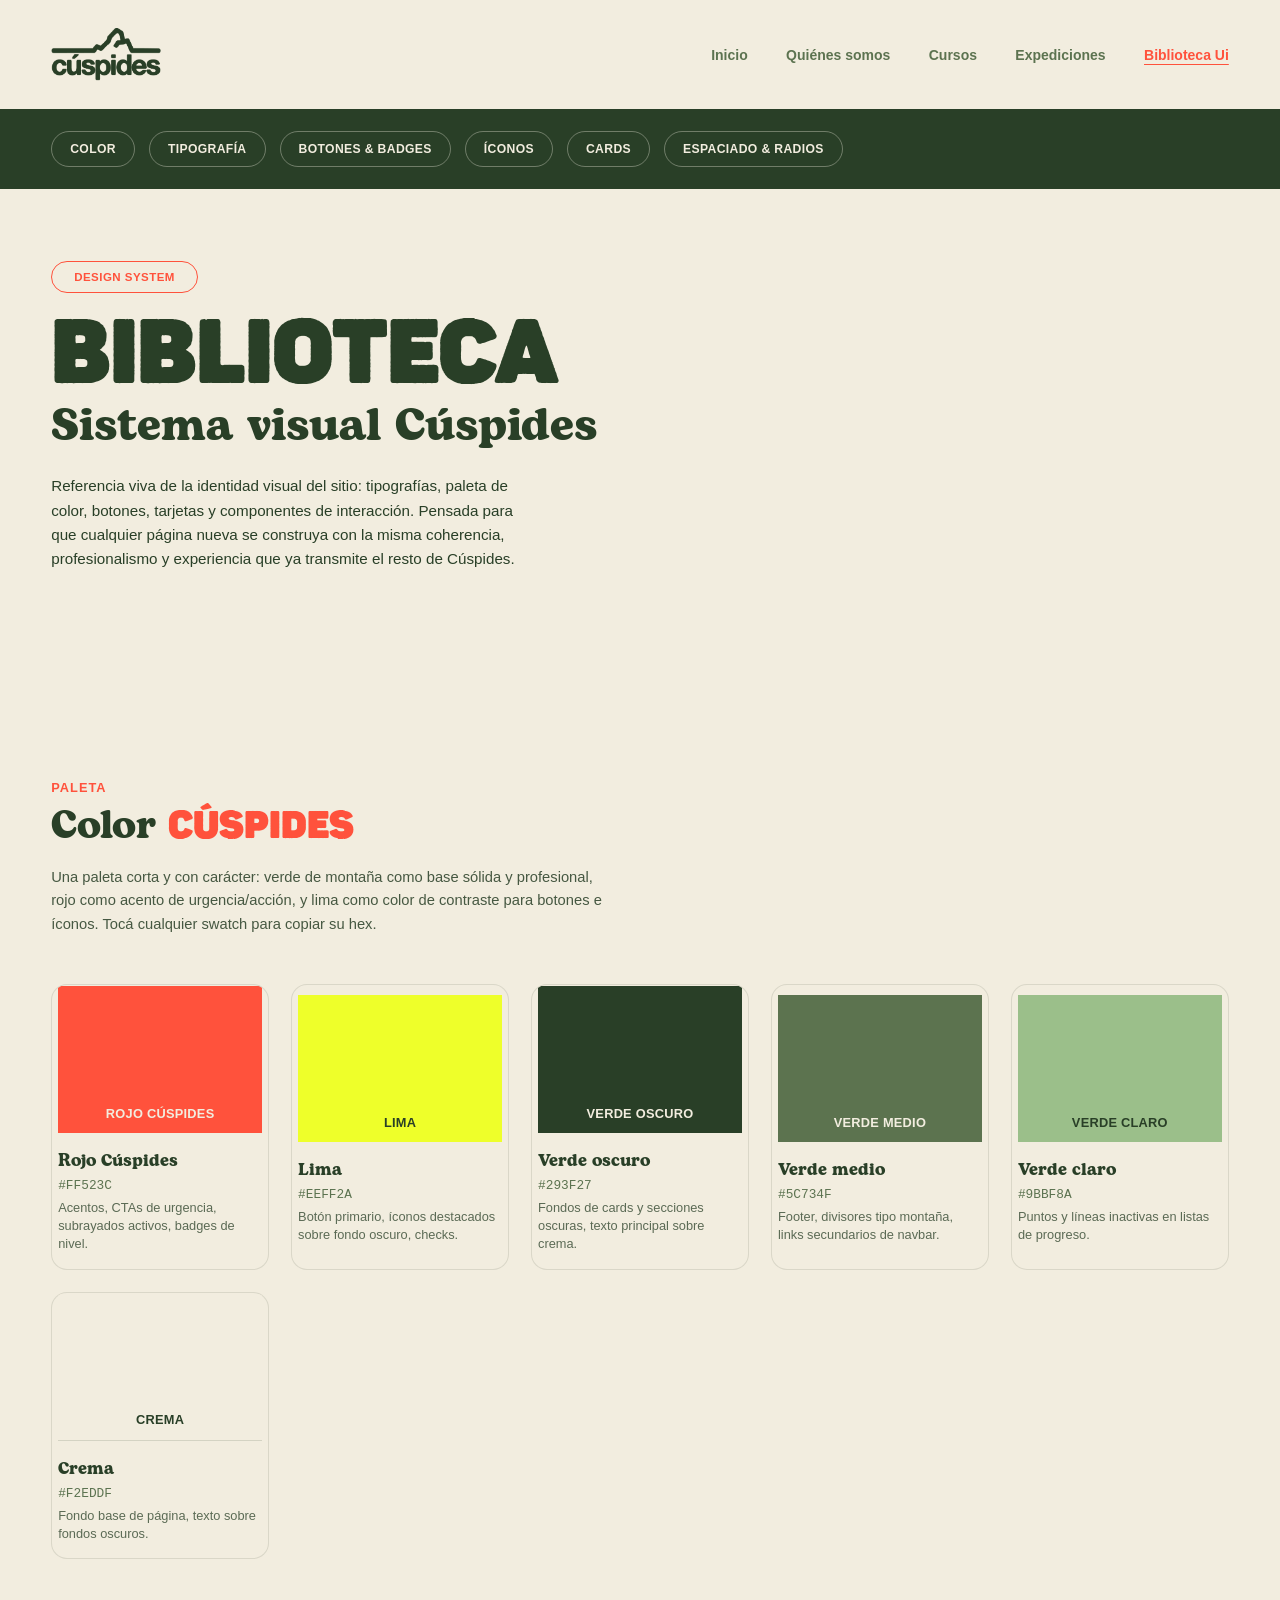
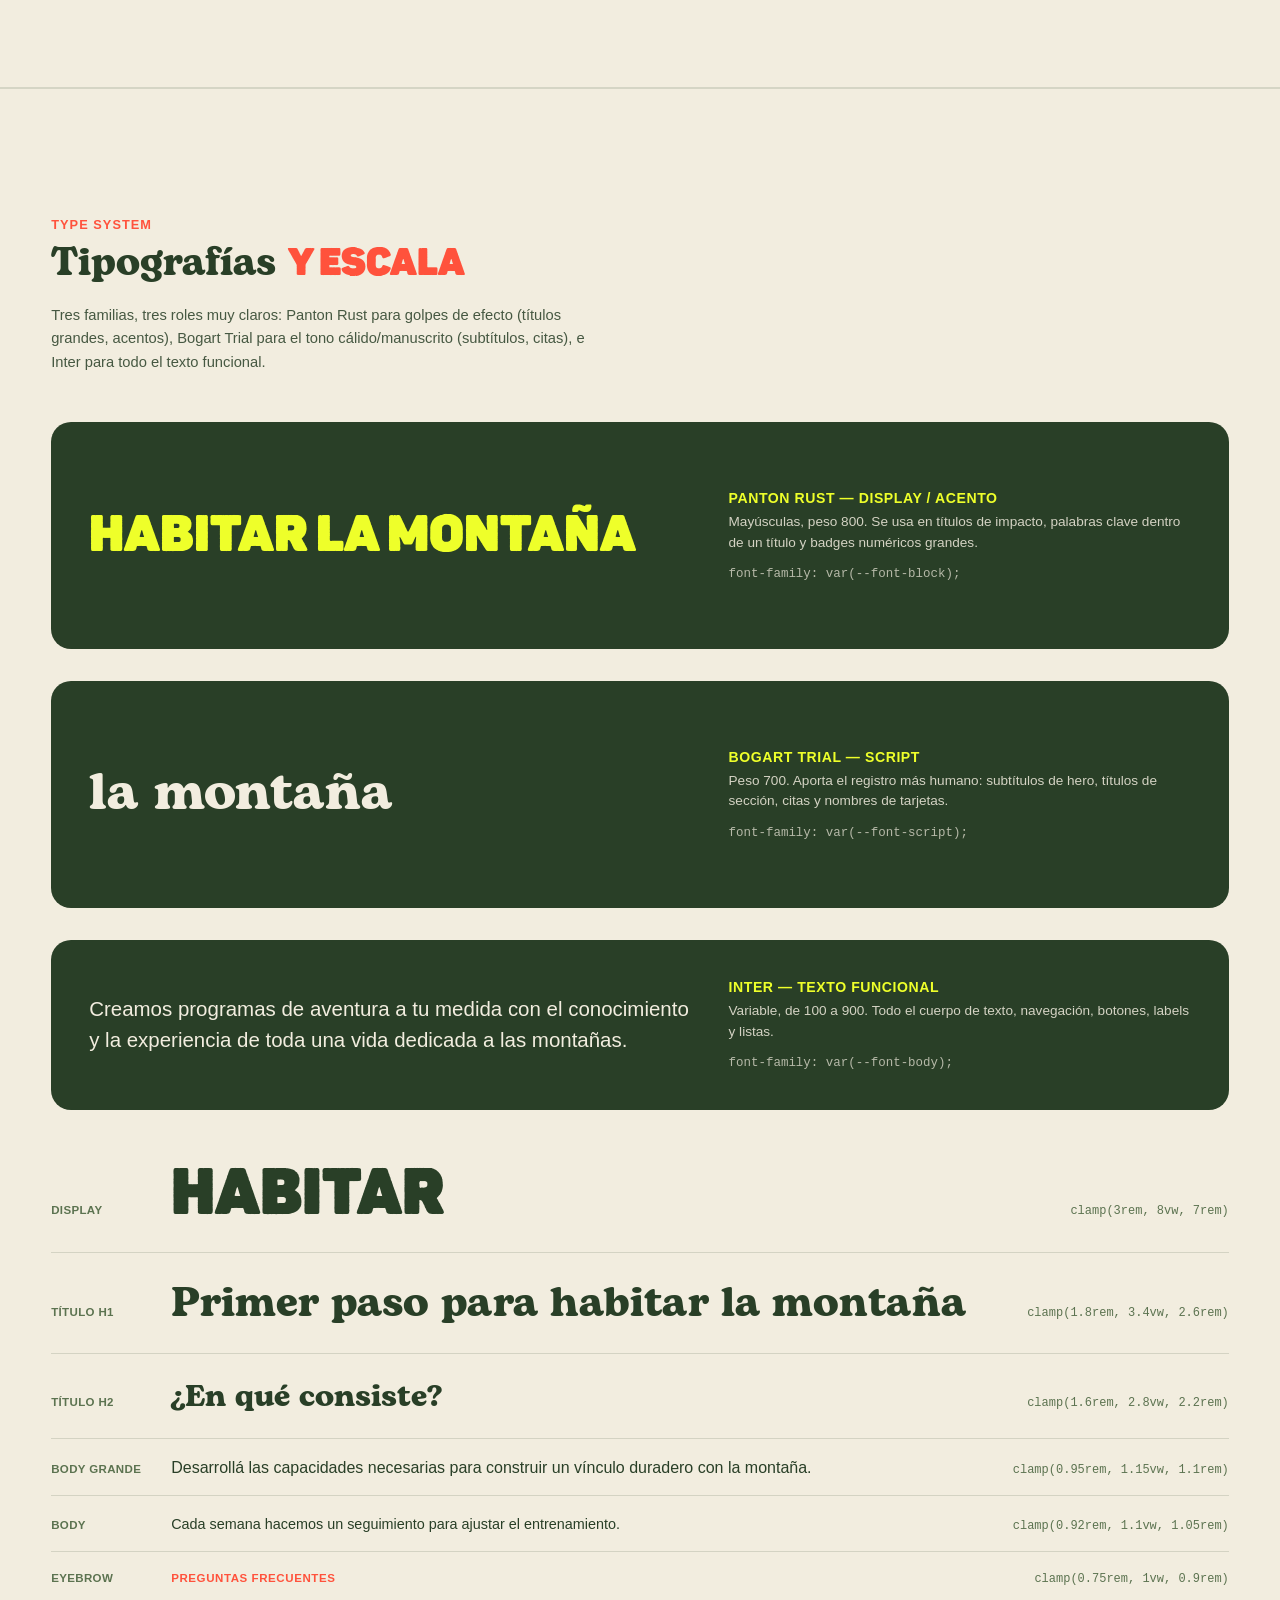
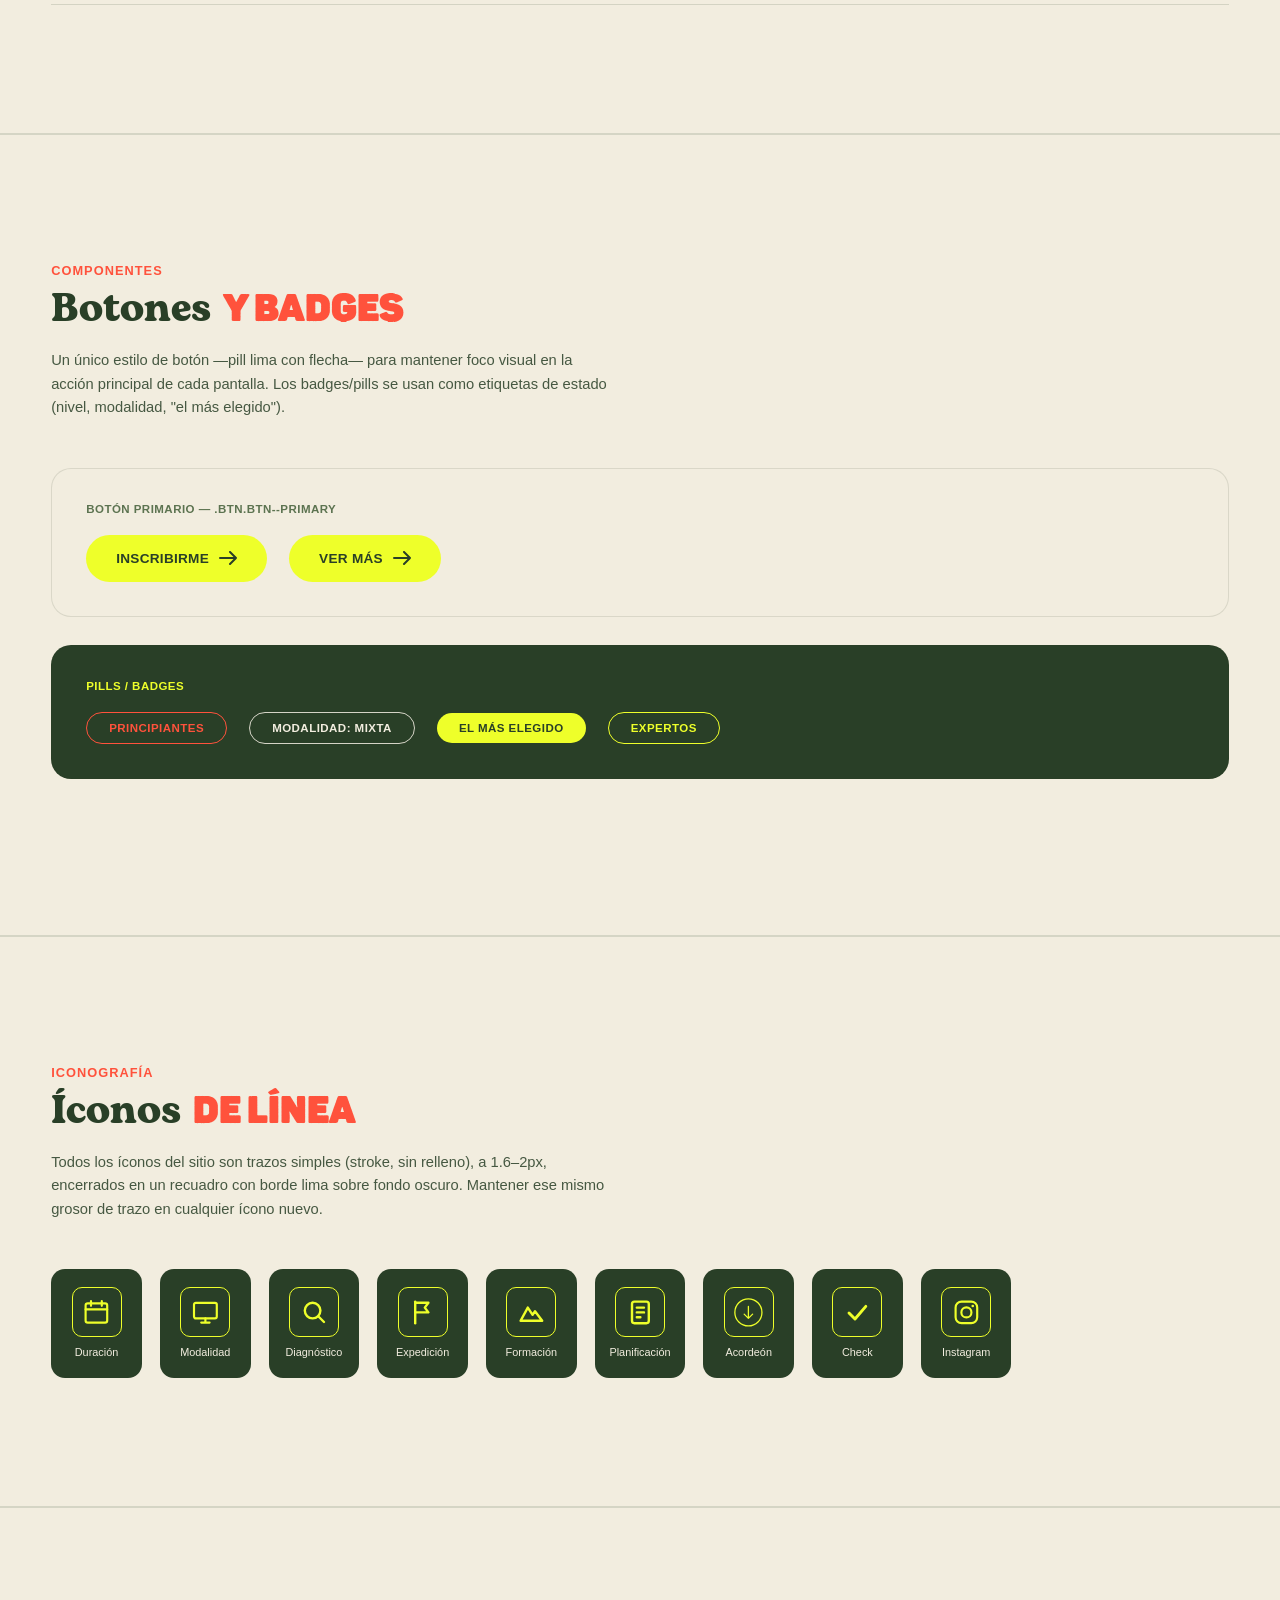
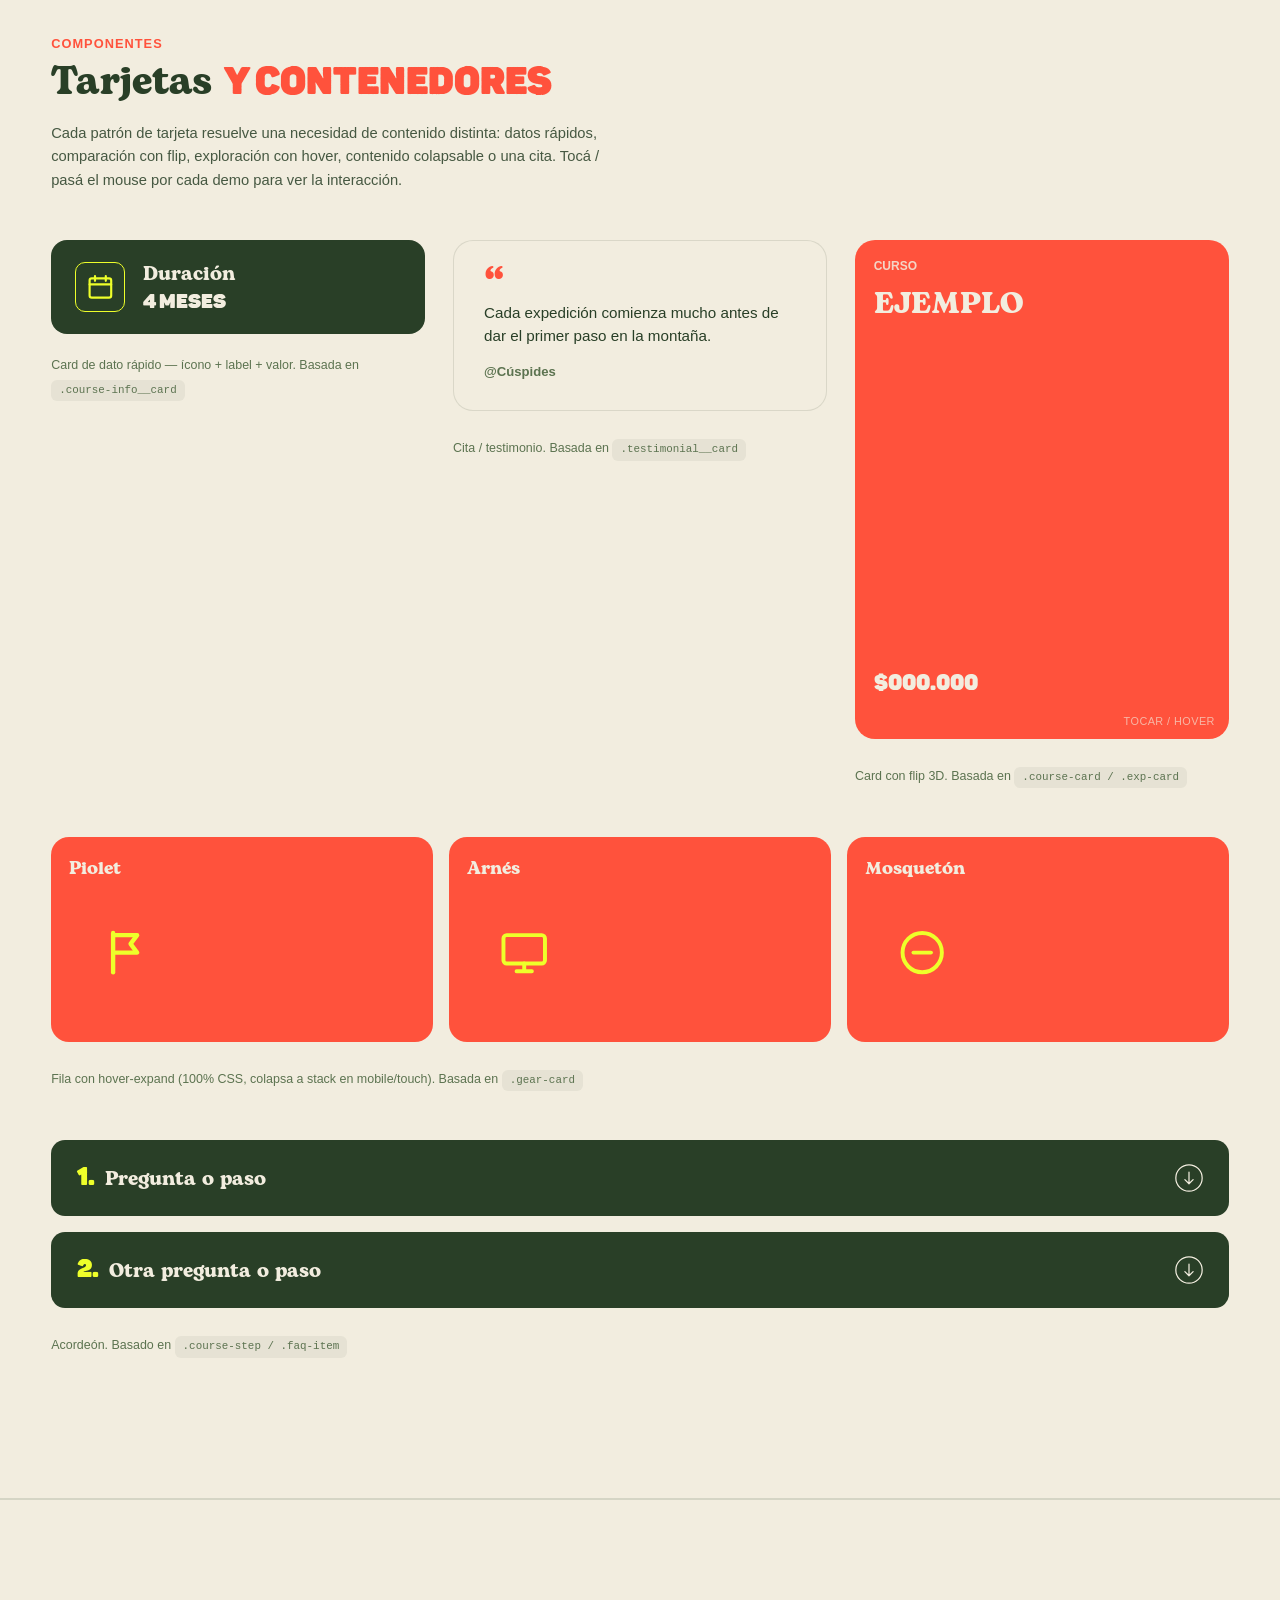
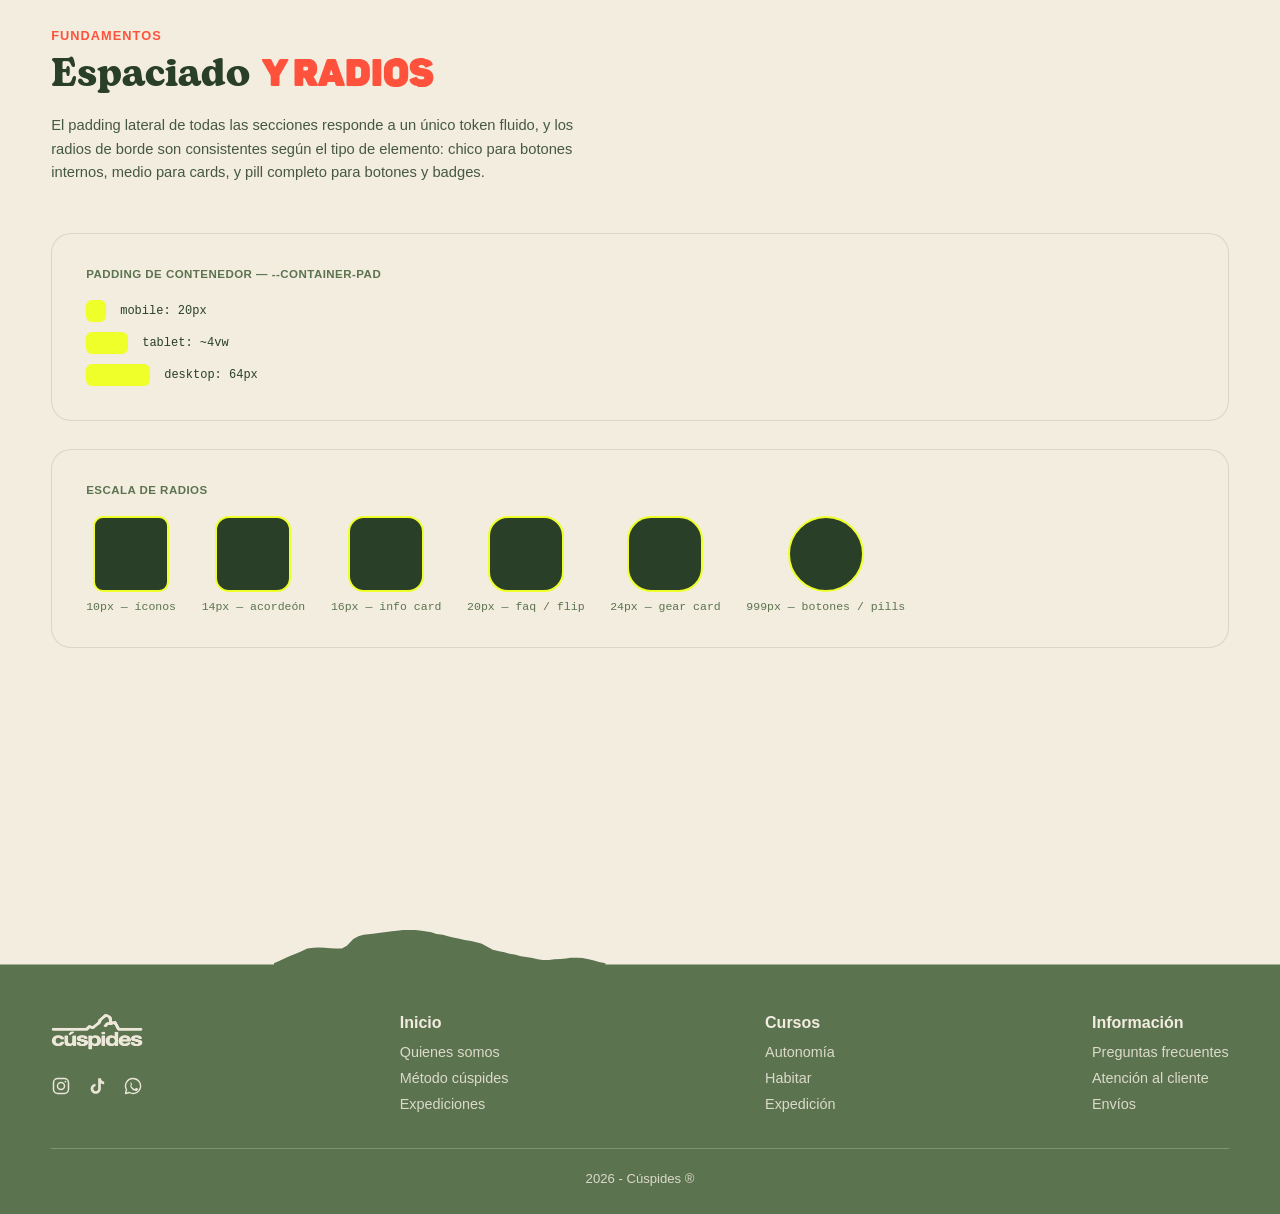
==== commit 24697383: "entrega4" ====
--- a/biblioteca.html
+++ b/biblioteca.html
@@ -44,11 +44,17 @@
      LIB HERO
      ============================================ -->
 <section class="lib-hero">
+  <span class="lib-hero__badge">Design system</span>
   <h1 class="lib-hero__title">
-    <span class="lib-hero__title-block">BiBLiOTECA UI</span>
+    <span class="lib-hero__title-block">BiBLiOTECA</span>
     <span class="lib-hero__title-script">Sistema visual Cúspides</span>
   </h1>
-  
+  <p class="lib-hero__desc">
+    Referencia viva de la identidad visual del sitio: tipografías, paleta de
+    color, botones, tarjetas y componentes de interacción. Pensada para que
+    cualquier página nueva se construya con la misma coherencia, profesionalismo
+    y experiencia que ya transmite el resto de Cúspides.
+  </p>
 </section>
 
 <!-- ============================================
--- a/biblioteca.css
+++ b/biblioteca.css
@@ -130,7 +130,7 @@
    ============================================ */
 .lib-hero {
   padding: clamp(40px, 6vw, 72px) var(--container-pad) clamp(48px, 7vw, 80px);
-  text-align: center;
+  text-align: left;
   background: var(--color-cream);
 }
 .lib-hero__badge {
@@ -156,7 +156,7 @@
   font-weight: 800;
   text-transform: uppercase;
   letter-spacing: -0.01em;
-  color: var(--color-red);
+  color: var(--color-dark);
   font-size: clamp(2.6rem, 7vw, 5.8rem);
 }
 .lib-hero__title-script {
@@ -168,7 +168,7 @@
   font-size: clamp(1.5rem, 3.6vw, 2.8rem);
 }
 .lib-hero__desc {
-  margin: clamp(18px, 2.4vw, 26px) auto 0;
+  margin: clamp(18px, 2.4vw, 26px) 0 0;
   max-width: 56ch;
   font-family: var(--font-body);
   font-size: clamp(0.95rem, 1.15vw, 1.1rem);
@@ -195,7 +195,7 @@
   display: flex;
   flex-wrap: wrap;
   gap: clamp(8px, 1.2vw, 14px);
-  justify-content: center;
+  justify-content: flex-start;
 }
 .lib-toc__link {
   display: inline-block;
@@ -222,10 +222,13 @@
    SECCIÓN genérica de biblioteca
    ============================================ */
 .lib-section {
-  padding: clamp(48px, 7vw, 84px) var(--container-pad);
-  border-bottom: 1px solid rgba(41,63,39,0.1);
-}
-.lib-section:nth-of-type(even) { background: #ece6d6; }
+  /* Más aire vertical entre secciones para que se diferencien bien, todas
+     sobre el mismo fondo crema de la página (sin alternar tono). */
+  padding: clamp(72px, 10vw, 140px) var(--container-pad);
+  background: var(--color-cream);
+  border-bottom: 2px solid rgba(41,63,39,0.14);
+}
+.lib-section:last-of-type { border-bottom: none; }
 .lib-section__inner { max-width: 1360px; margin: 0 auto; }
 .lib-section__eyebrow {
   margin: 0 0 8px;
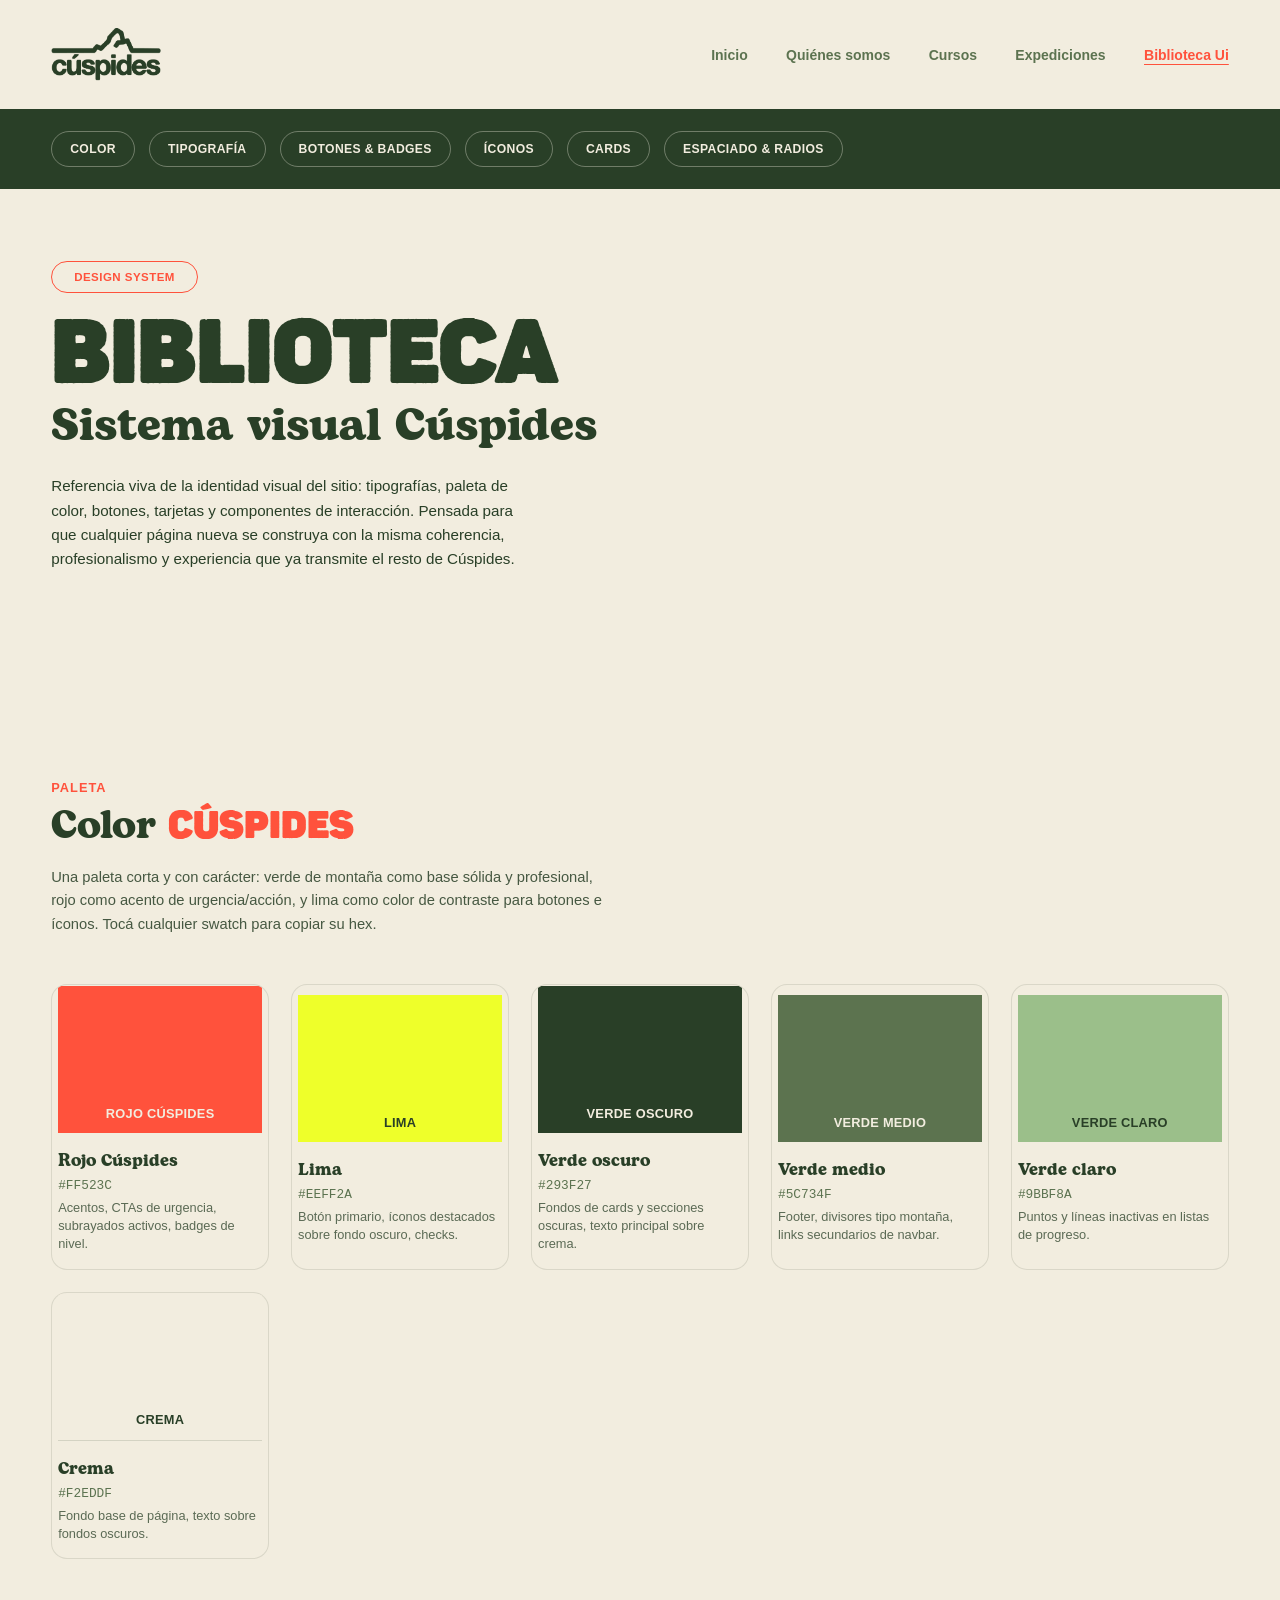
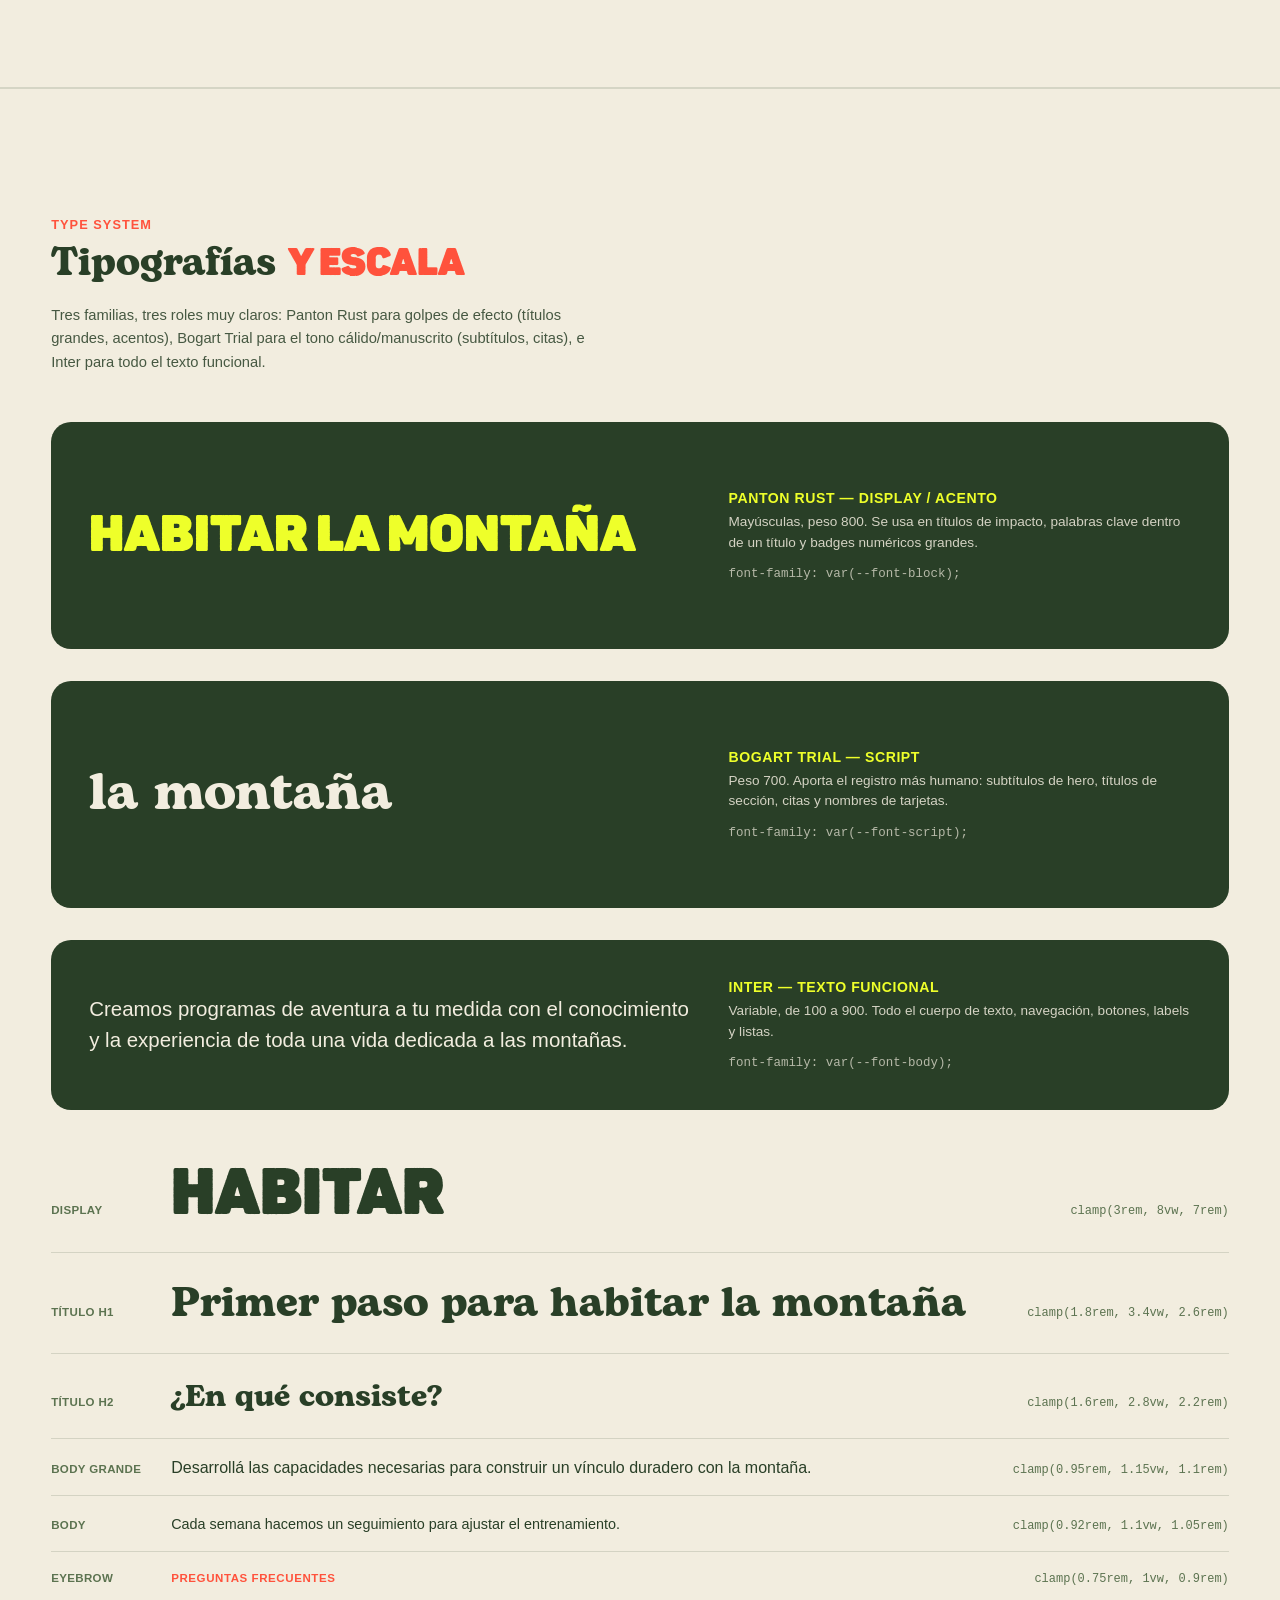
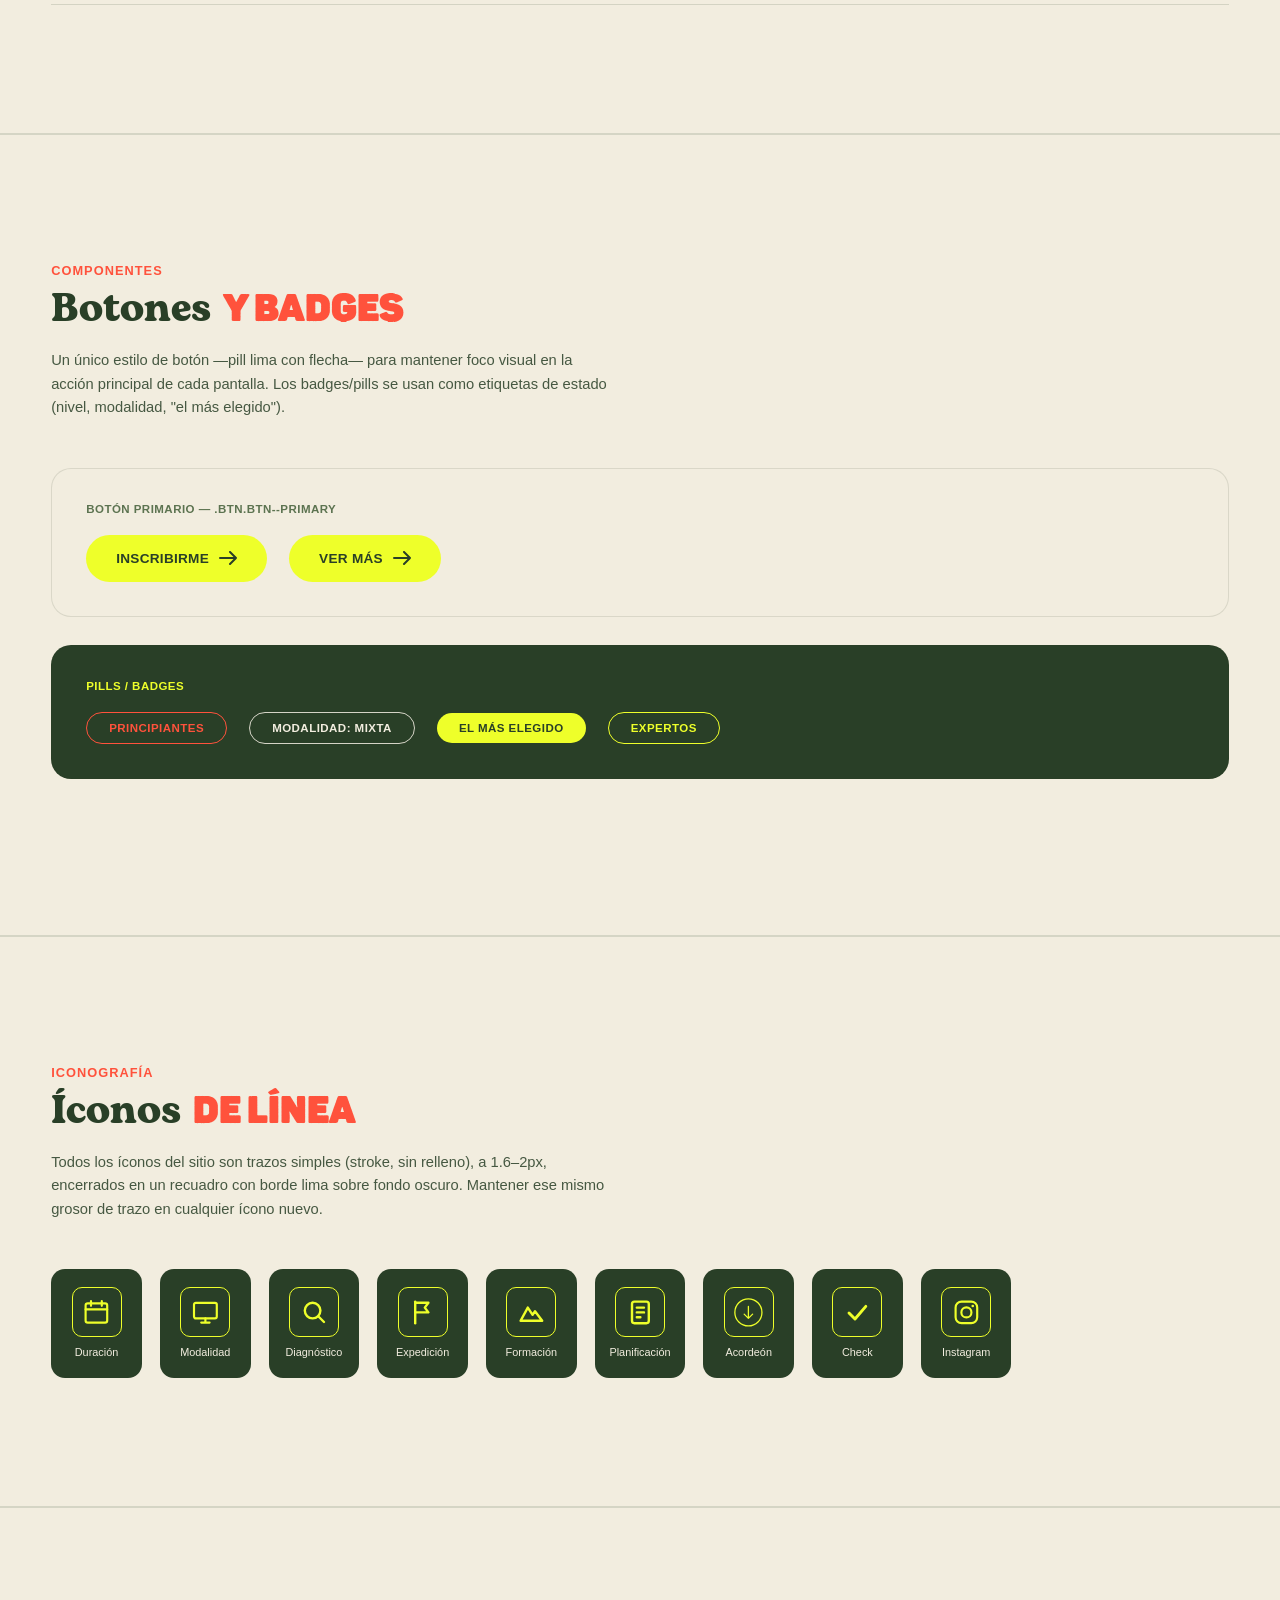
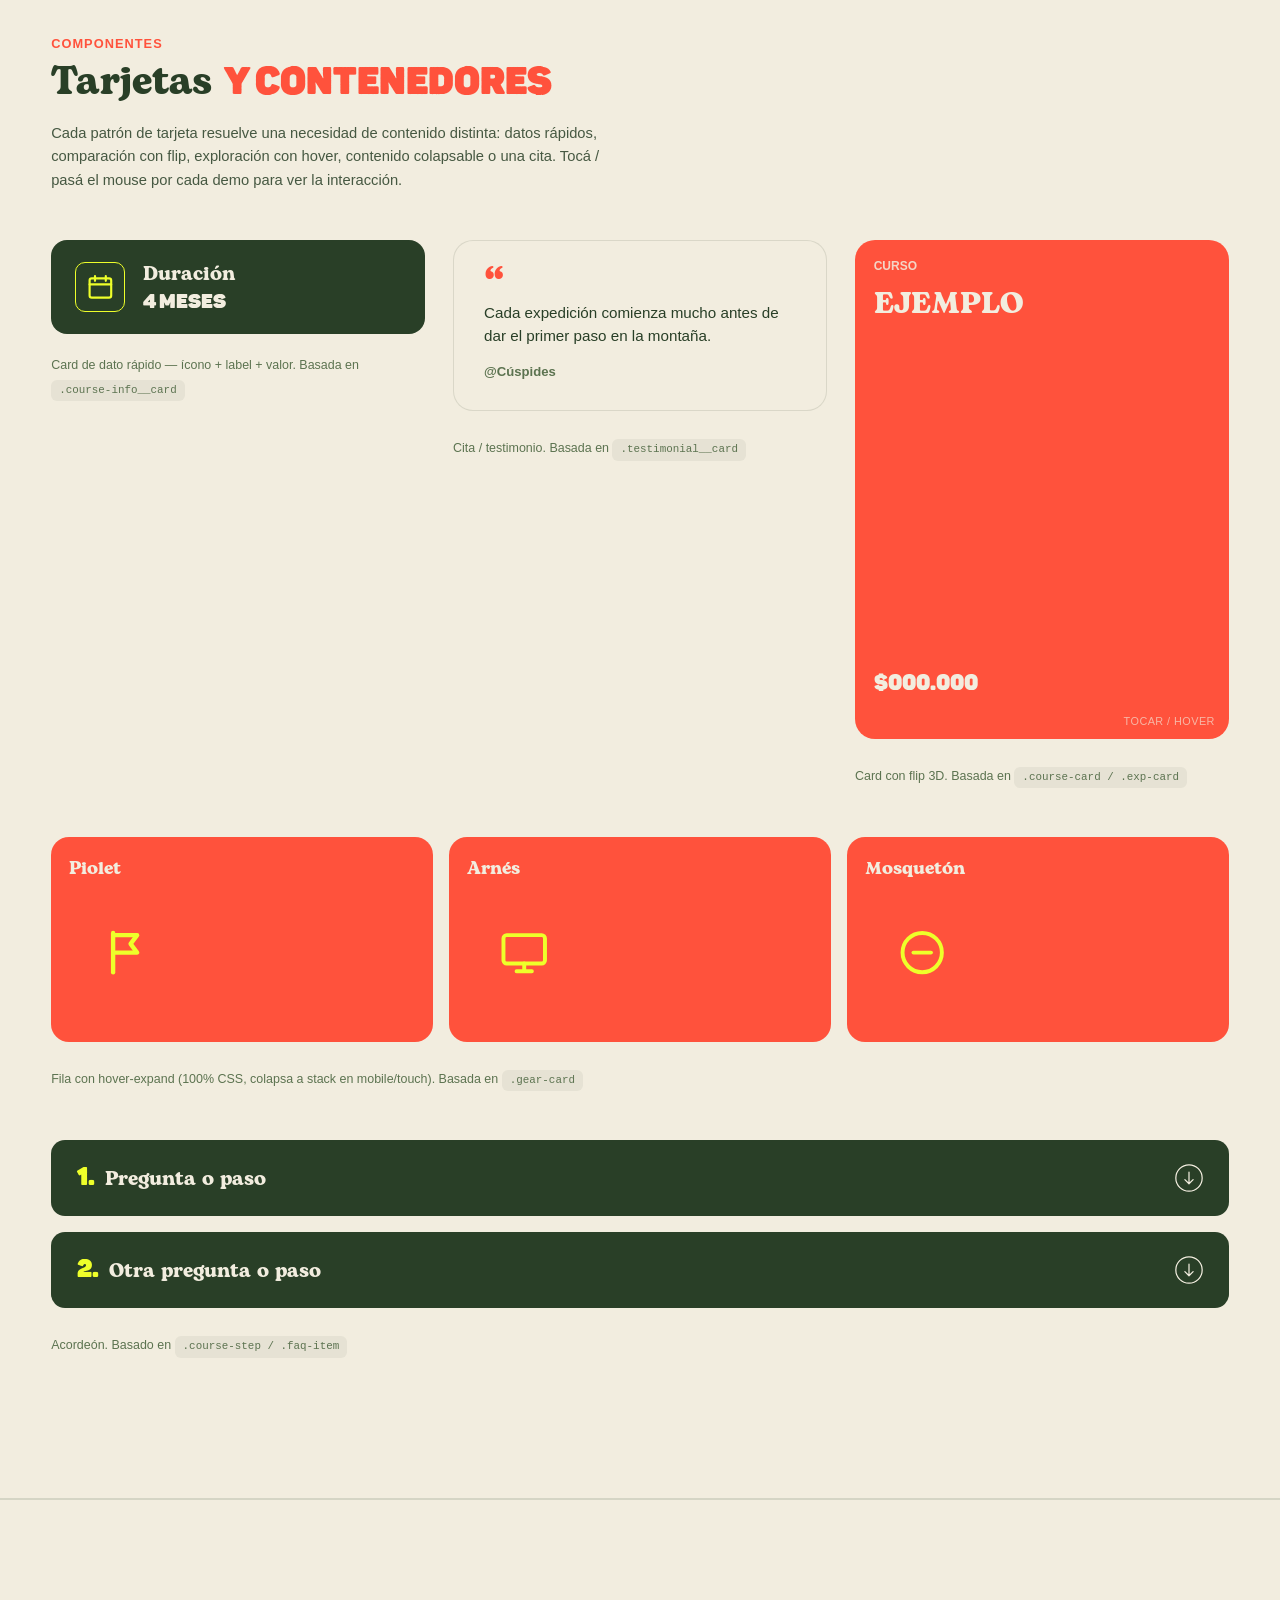
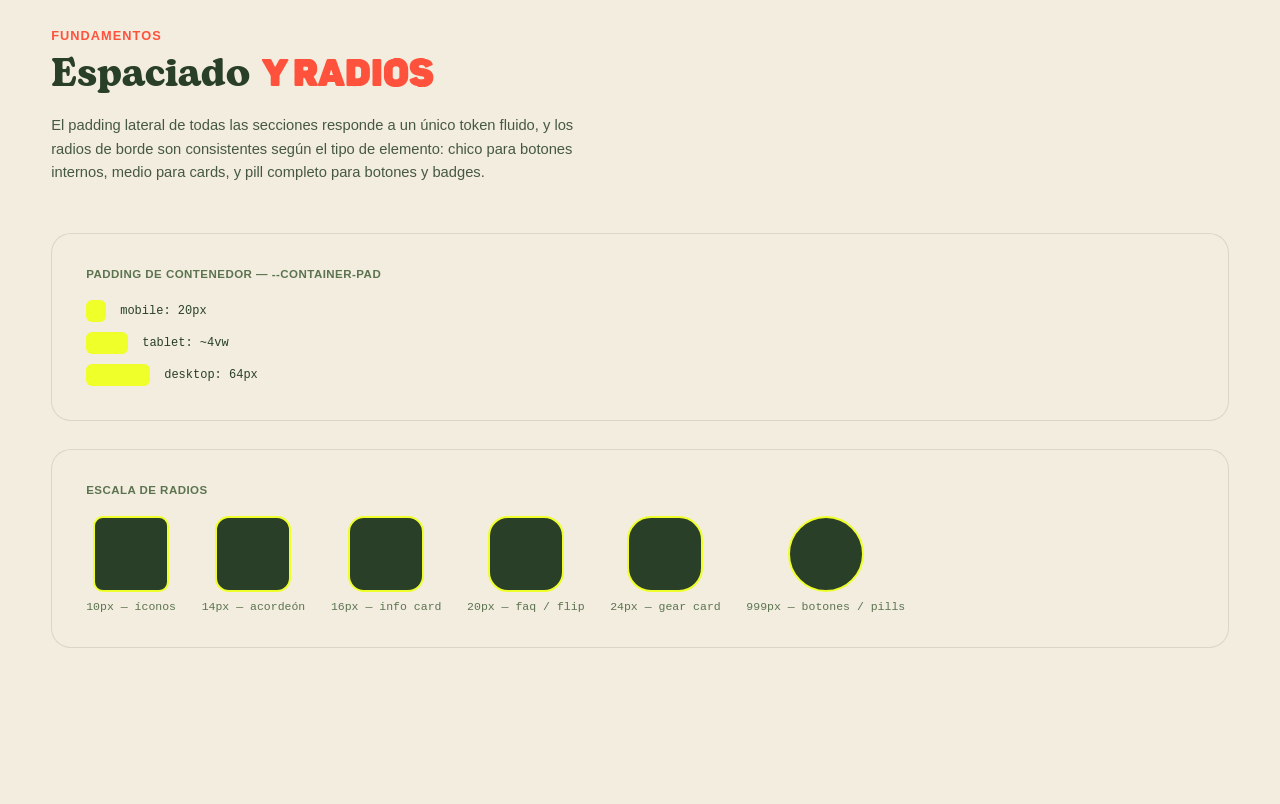
==== commit 83505ee8: "entrega5" ====
--- a/biblioteca.html
+++ b/biblioteca.html
@@ -559,65 +559,7 @@
   </div>
 </section>
 
-<!-- ============================================
-     FOOTER (sincronizado con el footer del resto del sitio)
-     ============================================ -->
-<svg class="final-cta__divider" viewBox="0 0 1000 420" preserveAspectRatio="none" aria-hidden="true">
-  <path d="M0,420 L0,405 L214,405 L214,402 L218,396 L223,389 L227,383 L232,377 L236,371 L240,365 L245,363 L249,362 L254,363 L258,364 L262,365 L267,365 L271,358 L276,341 L280,334 L284,330 L288,329 L293,327 L297,325 L302,323 L306,321 L310,320 L315,318 L319,318 L324,318 L328,319 L332,321 L337,324 L341,328 L346,330 L350,334 L354,337 L359,340 L363,343 L368,346 L372,349 L376,352 L380,359 L385,368 L390,372 L394,374 L398,378 L402,380 L407,384 L411,386 L416,389 L420,392 L424,394 L429,394 L433,392 L438,391 L442,390 L446,388 L451,388 L455,389 L460,392 L464,395 L468,399 L473,402 L473,405 L1000,405 L1000,420 Z" fill="#5c7350"/>
-</svg>
-
-<footer class="site-footer">
-  <div class="site-footer__inner">
-    <div class="site-footer__brand">
-      <img class="site-footer__logo" src="assets/home/logo1.png" alt="Cúspides">
-      <div class="site-footer__socials">
-        <a class="site-footer__social" href="https://www.instagram.com/cuspides/" target="_blank" rel="noopener noreferrer" aria-label="Instagram de Cúspides">
-          <svg width="20" height="20" viewBox="0 0 24 24" fill="none" xmlns="http://www.w3.org/2000/svg" aria-hidden="true">
-            <rect x="3" y="3" width="18" height="18" rx="5" stroke="currentColor" stroke-width="1.8"/>
-            <circle cx="12" cy="12" r="4.2" stroke="currentColor" stroke-width="1.8"/>
-            <circle cx="17.3" cy="6.7" r="1.1" fill="currentColor"/>
-          </svg>
-        </a>
-        <a class="site-footer__social" href="https://www.tiktok.com/@cuspides" target="_blank" rel="noopener noreferrer" aria-label="TikTok de Cúspides">
-          <svg width="20" height="20" viewBox="0 0 24 24" fill="none" xmlns="http://www.w3.org/2000/svg" aria-hidden="true">
-            <path d="M16.6 2.8c.4 2.2 1.8 3.7 4 4v3.1c-1.5.1-2.9-.3-4-1.1v6.5c0 3.4-2.7 6.1-6.1 6.1S4.4 18.7 4.4 15.3c0-3.3 2.6-5.9 5.8-6.1v3.2c-1.5.2-2.6 1.4-2.6 2.9 0 1.6 1.3 2.9 2.9 2.9 1.6 0 2.9-1.3 2.9-2.9V2.8h3.2z" fill="currentColor"/>
-          </svg>
-        </a>
-        <a class="site-footer__social" href="https://wa.me/5490000000000" target="_blank" rel="noopener noreferrer" aria-label="WhatsApp de Cúspides">
-          <svg width="20" height="20" viewBox="0 0 24 24" fill="none" xmlns="http://www.w3.org/2000/svg" aria-hidden="true">
-            <path d="M12 3a9 9 0 0 0-7.75 13.5L3 21l4.6-1.2A9 9 0 1 0 12 3Z" stroke="currentColor" stroke-width="1.7" stroke-linejoin="round"/>
-            <path d="M8.6 8.4c.2-.5.4-.5.6-.5h.5c.2 0 .4 0 .5.4.2.5.6 1.6.6 1.7.1.1.1.3 0 .4-.1.2-.1.3-.3.4-.1.2-.3.3-.4.5-.1.1-.3.3-.1.6.2.3.8 1.3 1.7 2.1 1.2 1 2.1 1.4 2.5 1.5.2.1.4.1.5-.1.2-.2.6-.7.8-.9.2-.2.4-.2.6-.1l1.5.7c.2.1.4.2.4.3.1.2.1.9-.2 1.4-.3.6-1.5 1.2-2 1.2-.6.1-1.1.1-2.5-.5-2.1-.9-3.5-2.9-3.6-3.1-.1-.1-.9-1.2-.9-2.4 0-1.2.6-1.7.8-2Z" fill="currentColor"/>
-          </svg>
-        </a>
-      </div>
-    </div>
-
-    <nav class="site-footer__col" aria-label="Inicio">
-      <p class="site-footer__col-title">Inicio</p>
-      <a href="index.html#quienes-somos">Quienes somos</a>
-      <a href="index.html#metodo">Método cúspides</a>
-      <a href="index.html#experiencias">Expediciones</a>
-    </nav>
-
-    <nav class="site-footer__col" aria-label="Cursos">
-      <p class="site-footer__col-title">Cursos</p>
-      <a href="detalle-autonomia.html">Autonomía</a>
-      <a href="detalle-habitar.html">Habitar</a>
-      <a href="detalle-expedicion.html">Expedición</a>
-    </nav>
-
-    <nav class="site-footer__col" aria-label="Información">
-      <p class="site-footer__col-title">Información</p>
-      <a href="preguntas-frecuentes.html">Preguntas frecuentes</a>
-      <a href="atencion-al-cliente.html">Atención al cliente</a>
-      <a href="envios.html">Envíos</a>
-    </nav>
-  </div>
-
-  <div class="site-footer__bottom">
-    <p class="site-footer__copyright">2026 - Cúspides ®</p>
-  </div>
-</footer>
+
 
 <script src="biblioteca.js"></script>
 </body>
--- a/biblioteca.css
+++ b/biblioteca.css
@@ -736,38 +736,6 @@
 .lib-spacing-bar__fill { height: 22px; background: var(--color-lime); border-radius: 6px; }
 .lib-spacing-bar__label { font-family: 'Menlo', 'Consolas', monospace; font-size: 0.75rem; color: var(--color-dark); width: 170px; flex-shrink: 0; }
 
-/* ============================================
-   FOOTER (sincronizado con el resto del sitio)
-   ============================================ */
-.final-cta__divider { display: block; width: 100%; height: clamp(80px, 13vw, 190px); }
-
-.site-footer {
-  position: relative;
-  background: var(--color-green-mid);
-  padding: clamp(28px, 4vw, 44px) var(--container-pad) clamp(20px, 3vw, 28px);
-}
-.site-footer__inner {
-  max-width: 1360px; margin: 0 auto;
-  display: flex; flex-wrap: wrap; align-items: flex-start; justify-content: space-between;
-  gap: clamp(28px, 4vw, 48px);
-}
-.site-footer__brand { display: flex; flex-direction: column; gap: clamp(18px, 2.4vw, 26px); }
-.site-footer__logo { height: clamp(28px, 3vw, 36px); width: auto; }
-.site-footer__socials { display: flex; align-items: center; gap: clamp(12px, 1.6vw, 16px); }
-.site-footer__social { display: inline-flex; color: var(--color-cream); opacity: 0.95; transition: opacity 0.2s ease, transform 0.2s ease; }
-.site-footer__social:hover, .site-footer__social:focus-visible { opacity: 1; transform: translateY(-2px); }
-.site-footer__col { display: flex; flex-direction: column; gap: 10px; }
-.site-footer__col-title { margin: 0 0 2px; font-family: var(--font-body); font-weight: 700; font-size: 1rem; color: var(--color-cream); }
-.site-footer__col a { font-family: var(--font-body); font-weight: 500; font-size: 0.9rem; color: var(--color-cream); text-decoration: none; opacity: 0.85; }
-.site-footer__col a:hover, .site-footer__col a:focus-visible { opacity: 1; text-decoration: underline; }
-.site-footer__bottom { max-width: 1360px; margin: clamp(24px, 3.4vw, 36px) auto 0; padding-top: clamp(16px, 2vw, 22px); border-top: 1px solid rgba(244,239,227,0.25); text-align: center; }
-.site-footer__copyright { margin: 0; font-family: var(--font-body); font-size: 0.82rem; color: var(--color-cream); opacity: 0.85; }
-
-@media (max-width: 700px) { .site-footer__inner { gap: clamp(28px, 6vw, 40px) clamp(32px, 8vw, 64px); } }
-@media (max-width: 600px) {
-  .final-cta__divider { height: clamp(60px, 24vw, 110px); }
-  .site-footer__inner { flex-direction: column; align-items: flex-start; }
-}
 
 /* ============================================
    RESPONSIVE GENERAL — biblioteca
